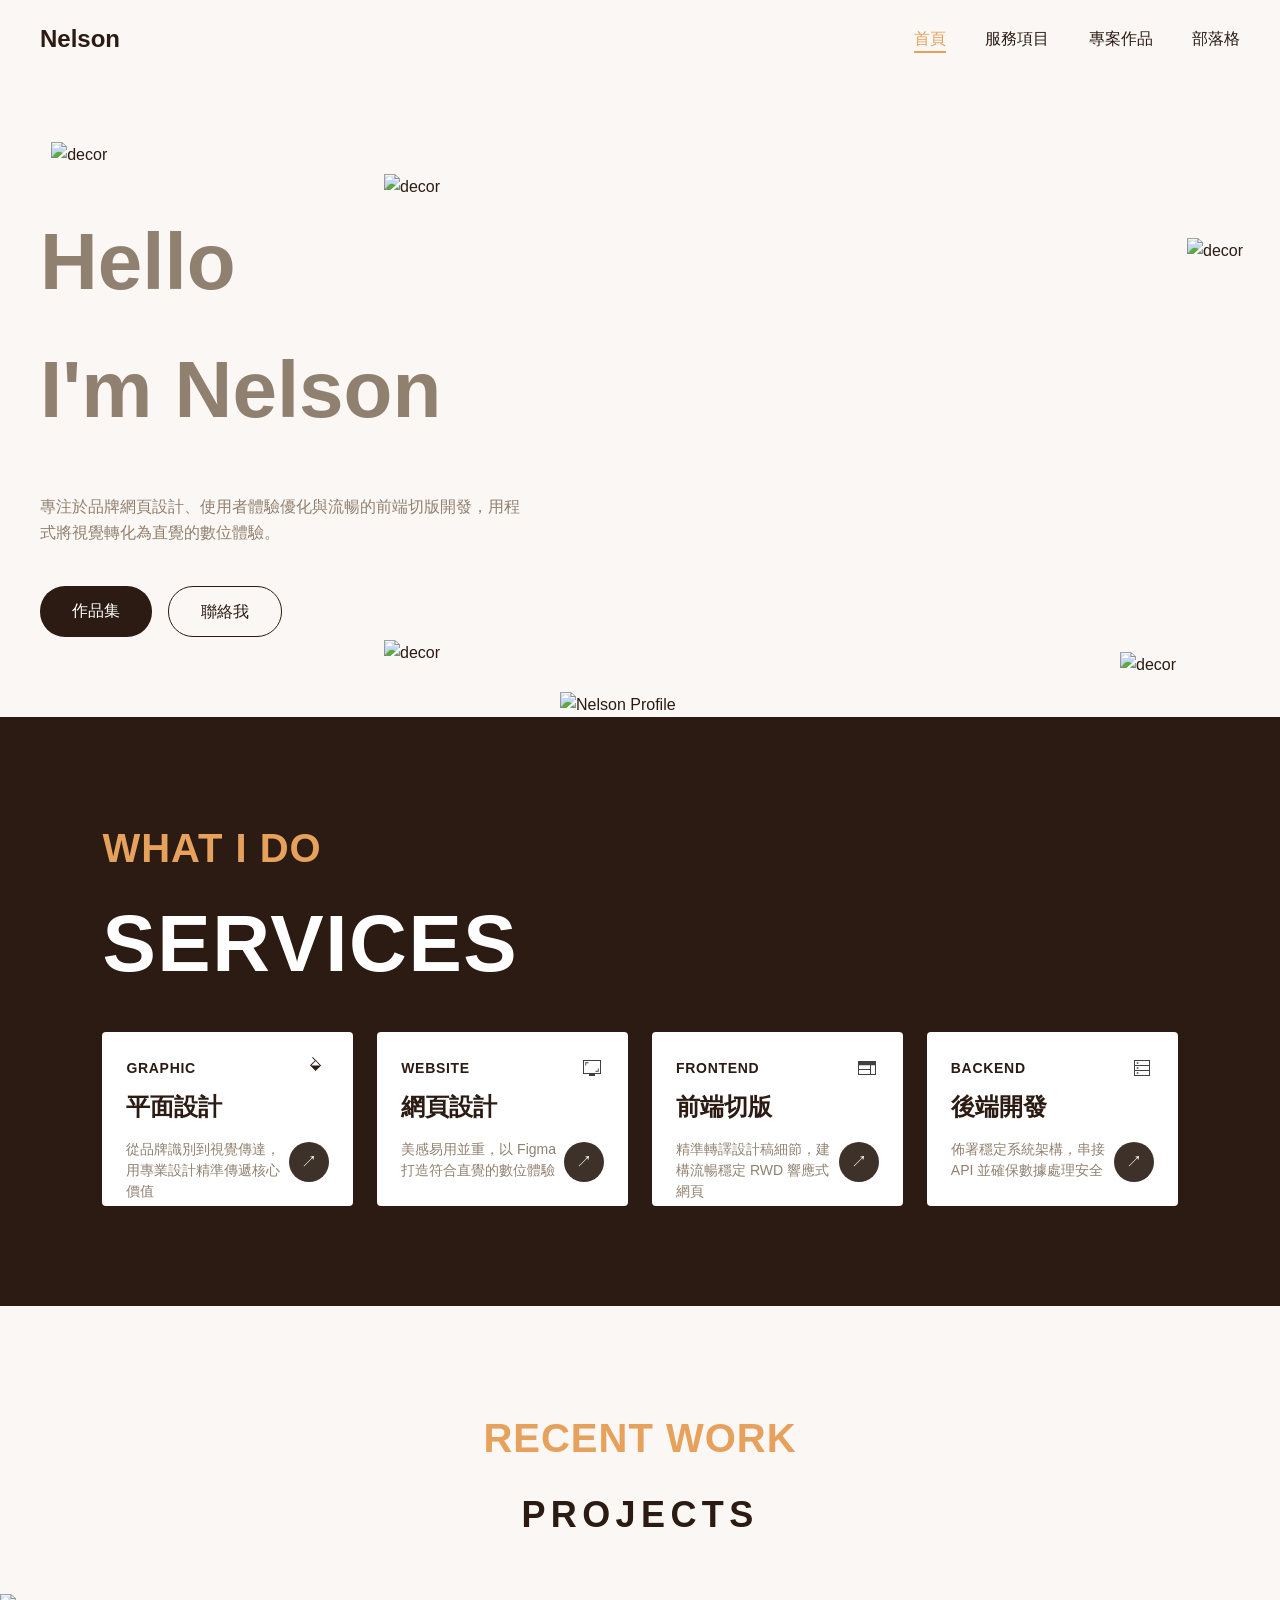
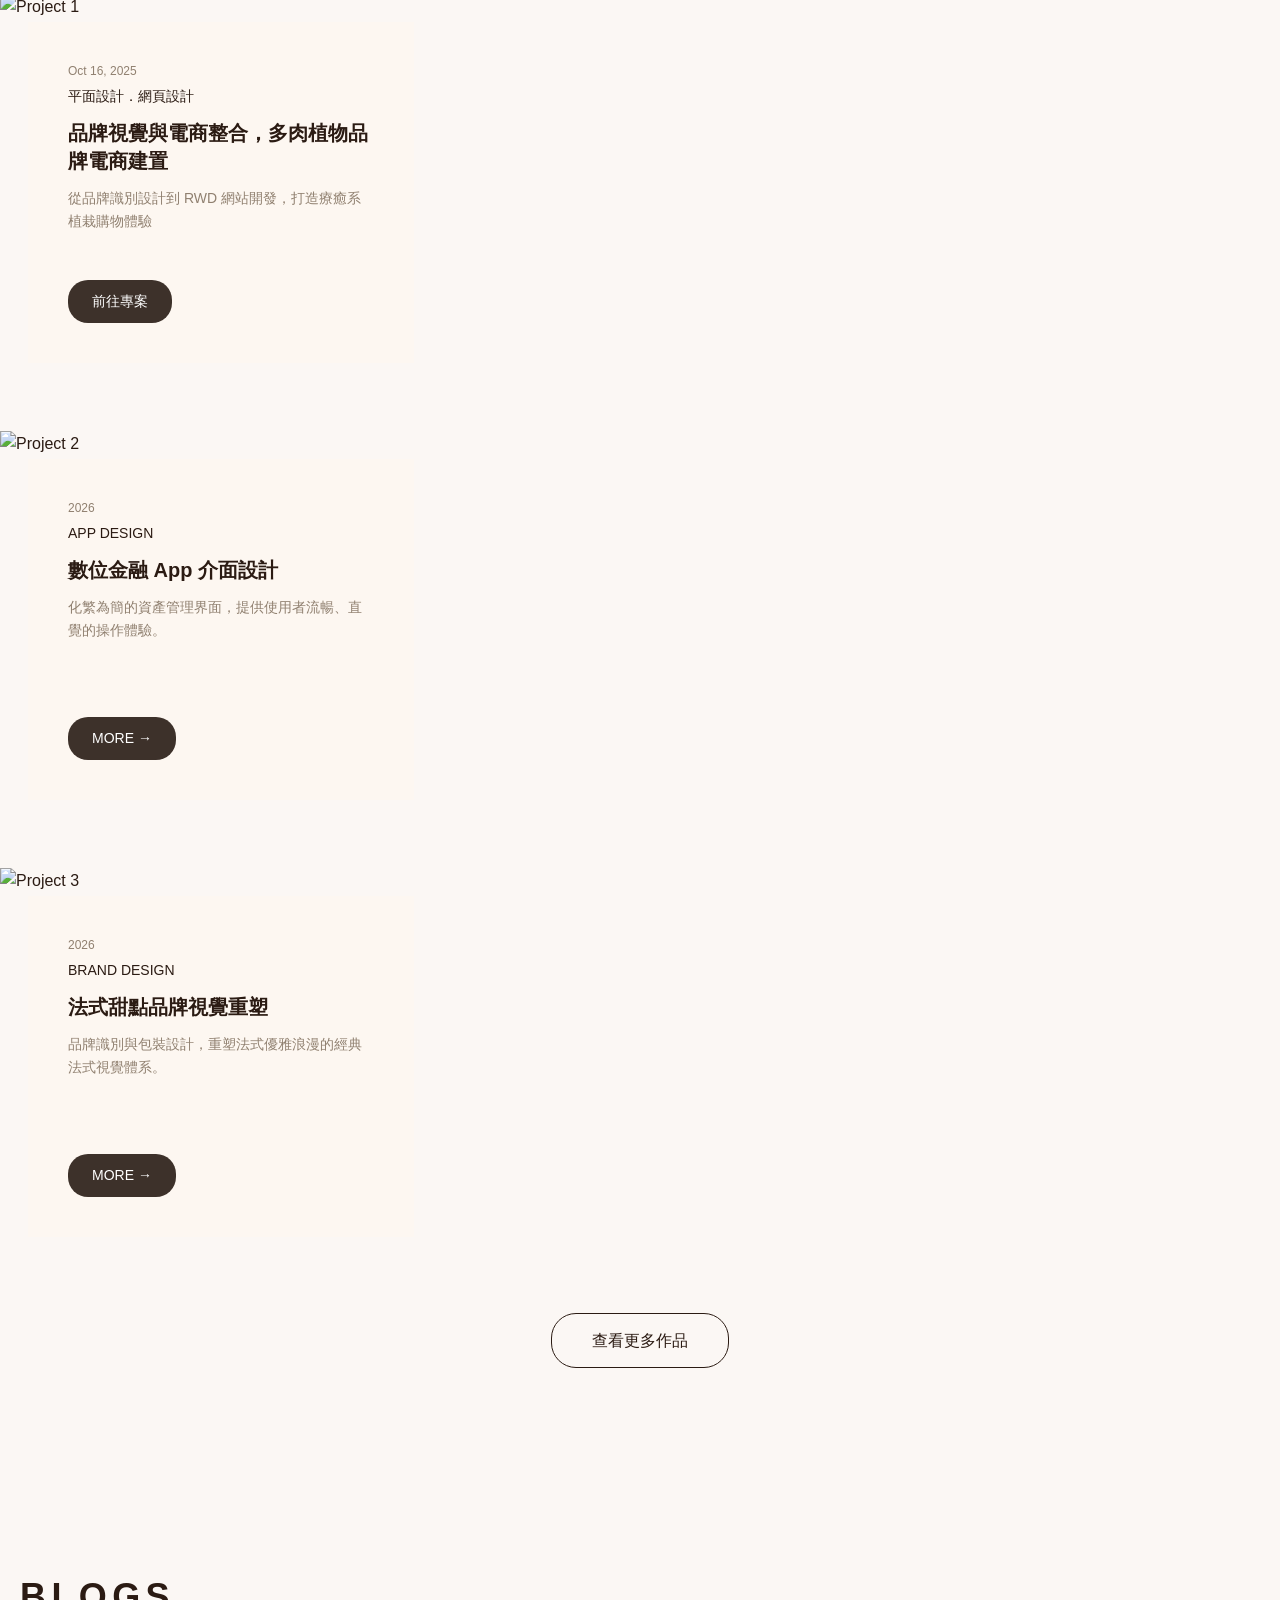
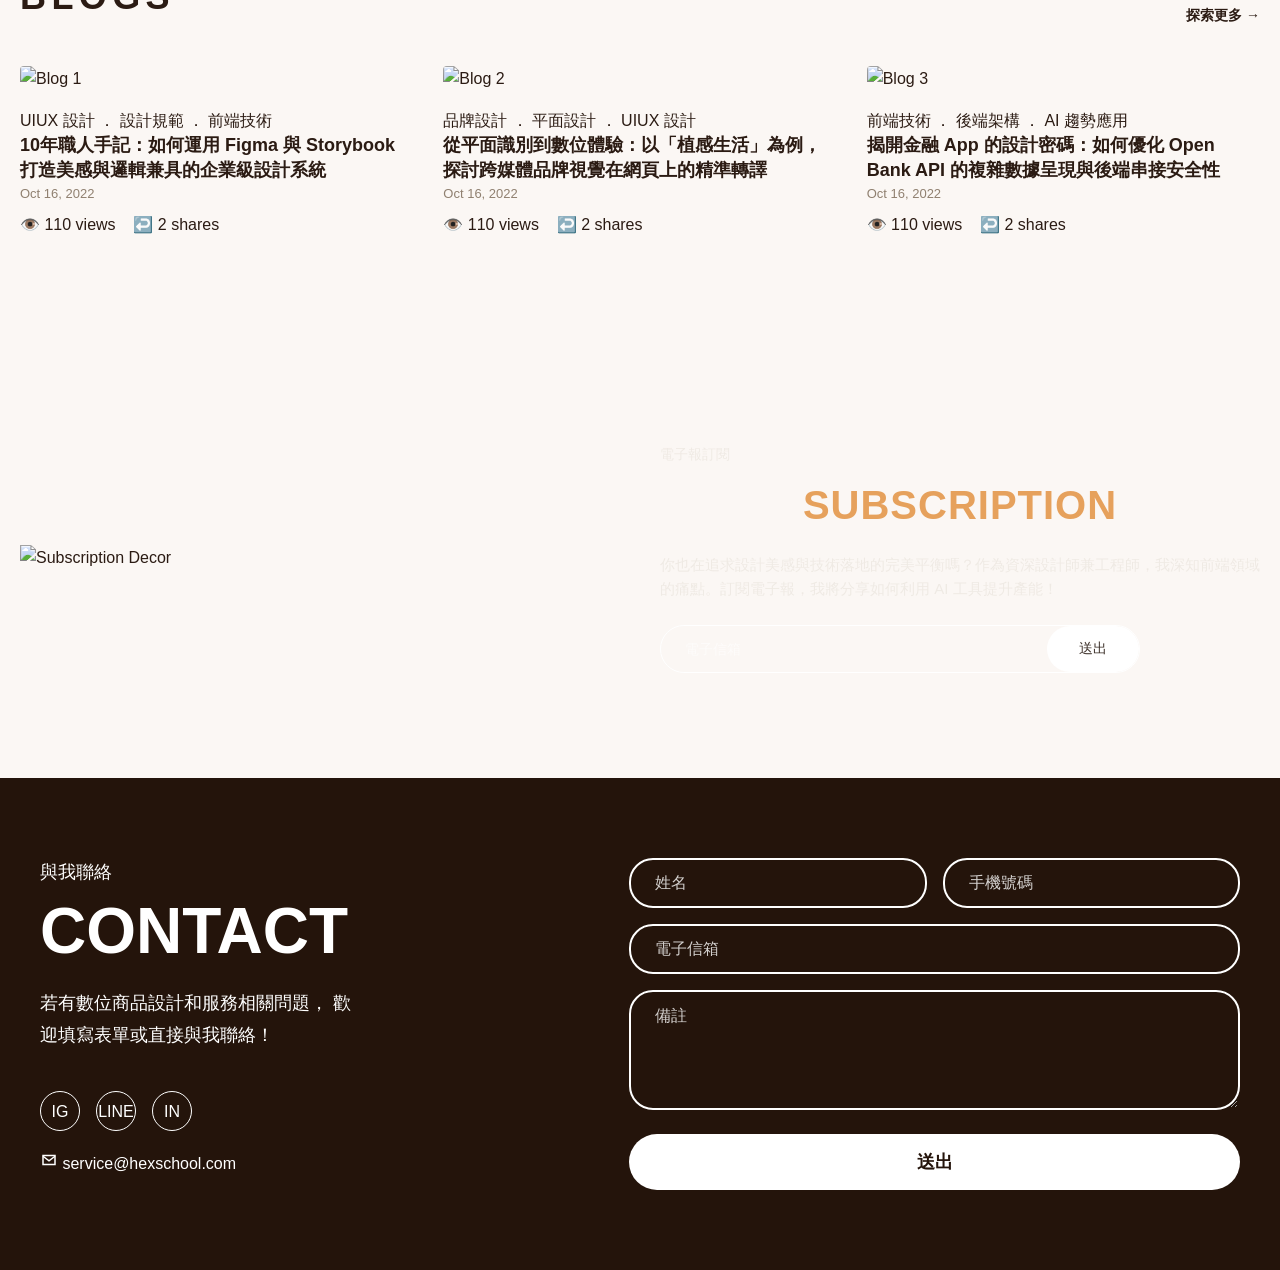
==== index.html @ 0d19c67d "0606" ====
<!DOCTYPE html>
<html lang="zh-TW">

<head>
    <meta charset="UTF-8">
    <meta name="viewport" content="width=device-width, initial-scale=1.0">
    <title>Nelson | Portfolio</title>
    <link rel="stylesheet" href="style.css">
</head>

<body>

    <header class="main-header">
        <a href="index.html" class="logo">Nelson</a>
        <nav class="nav-menu">
            <a href="index.html" class="active">首頁</a>
            <a href="service.html">服務項目</a>
            <a href="projects.html">專案作品</a>
            <a href="blog.html">部落格</a>
        </nav>
    </header>

    <main>
        <section class="hero-section">
            <div class="hero-content">
                <h1>Hello<br>I'm Nelson</h1>
                <p>專注於品牌網頁設計、使用者體驗優化與流暢的前端切版開發，用程式將視覺轉化為直覺的數位體驗。</p>
                <div class="hero-btns">
                    <a href="projects.html" class="btn-primary">作品集</a>
                    <a href="#contact" class="btn-secondary">聯絡我</a>
                </div>
            </div>
            <div class="hero-image-wrap">

                <img src="https://github.com/hexschool/2022-web-layout-training/blob/main/2026-web-camp/index_person.png?raw=true"
                    alt="Nelson Profile" class="hero-avatar">
            </div>
            <img src="https://github.com/hexschool/2022-web-layout-training/blob/main/2026-web-camp/index_decora_3.png?raw=true"
                class="shape-decor shape-flower-lt" alt="decor">

            <img src="https://github.com/hexschool/2022-web-layout-training/blob/main/2026-web-camp/index_decora_5.png?raw=true"
                class="shape-decor shape-wave-bottom" alt="decor">

            <img src="https://github.com/hexschool/2022-web-layout-training/blob/main/2026-web-camp/index_decora_1.png?raw=true"
                class="shape-decor shape-blob-center" alt="decor">

            <img src="https://github.com/hexschool/2022-web-layout-training/blob/main/2026-web-camp/index_decora_3.png?raw=true"
                class="shape-decor shape-flower-rc" alt="decor">

            <img src="https://github.com/hexschool/2022-web-layout-training/blob/main/2026-web-camp/index_decora_2.png?raw=true"
                class="shape-decor shape-blob-rb" alt="decor">
        </section>

        <section class="services-section">
            <span class="sub-title">WHAT I DO</span>
            <h2 class="section-title">SERVICES</h2>

            <div class="services-grid">

                <!-- 1 -->
                <div class="service-card">
                    <div class="service-header">
                        <span class="service-tag">GRAPHIC</span>

                        <svg class="service-icon" width="24" height="24" viewBox="0 0 24 24" fill="none">
                            <path
                                d="M7.1382 1.6561L7.76302 1L16.1227 9.38526L10.5461 15.0313L4.96965 9.36811L9.92145 4.44772L7.1382 1.6561ZM10.5634 5.09186L6.23145 9.40264H14.8609L10.5634 5.09186Z"
                                fill="currentColor" />
                        </svg>
                    </div>
                    <h3>平面設計</h3>
                    <p>從品牌識別到視覺傳達，用專業設計精準傳遞核心價值</p>
                    <div class="card-arrow-btn">↗</div>
                </div>

                <!-- 2 -->
                <div class="service-card">
                    <div class="service-header">
                        <span class="service-tag">WEBSITE</span>
                        <svg width="24" height="24" viewBox="0 0 24 24" fill="none" xmlns="http://www.w3.org/2000/svg">
                            <path
                                d="M15.5 15.6923H18.6923V12.5H17.8077V14.8077H15.5V15.6923ZM5.30775 9.5H6.19225V7.19225H8.5V6.30775H5.30775V9.5ZM9 20V18H3V4H21V18H15V20H9ZM4 17H20V5H4V17Z"
                                fill="#404040" />
                        </svg>
                    </div>
                    <h3>網頁設計</h3>
                    <p>美感易用並重，以 Figma 打造符合直覺的數位體驗</p>
                    <div class="card-arrow-btn">↗</div>
                </div>

                <!-- 3 -->
                <div class="service-card">
                    <div class="service-header">
                        <span class="service-tag">FRONTEND</span>

                        <svg width="24" height="24" viewBox="0 0 24 24" fill="none" xmlns="http://www.w3.org/2000/svg">
                            <path
                                d="M3 19V5H21V19H3ZM4 18H15V14.1155H4V18ZM16 18H20V9.23075H16V18ZM4 13.1155H15V9.23075H4V13.1155Z"
                                fill="#404040" />
                        </svg>
                    </div>
                    <h3>前端切版</h3>
                    <p>精準轉譯設計稿細節，建構流暢穩定 RWD 響應式網頁</p>
                    <div class="card-arrow-btn">↗</div>
                </div>

                <!-- 4 -->
                <div class="service-card">
                    <div class="service-header">

                        <span class="service-tag">BACKEND</span>
                        <svg width="24" height="24" viewBox="0 0 24 24" fill="none" xmlns="http://www.w3.org/2000/svg">
                            <path
                                d="M4 20V4H20V20H4ZM5 8.998H19V5H5V8.998ZM5 14.002H19V9.998H5V14.002ZM5 19H19V15.002H5V19ZM6.76925 7.80375V6.1885H8.3845V7.80375H6.76925ZM6.76925 12.8077V11.1923H8.3845V12.8077H6.76925ZM6.76925 17.8115V16.1962H8.3845V17.8115H6.76925Z"
                                fill="#404040" />
                        </svg>
                    </div>

                    <h3>後端開發</h3>
                    <p>佈署穩定系統架構，串接 API 並確保數據處理安全</p>
                    <div class="card-arrow-btn">↗</div>
                </div>

            </div>
        </section>
        <section class="projects-section">
            <span class="sub-title">RECENT WORK</span>
            <h2 class="section-title">PROJECTS</h2>
            <div class="projects-list">
                <div class="project-card">
                    <div class="project-info">
                        <div class="project-meta">
                            <span class="project-date">Oct 16, 2025</span>
                            <span class="project-category">平面設計．網頁設計</span>
                        </div>

                        <h3>品牌視覺與電商整合，多肉植物品牌電商建置</h3>

                        <p>從品牌識別設計到 RWD 網站開發，打造療癒系植栽購物體驗</p>

                        <a href="#" class="btn-project-action">前往專案</a>
                    </div>

                    <div class="project-img">
                        <img src="https://github.com/hexschool/2022-web-layout-training/blob/main/2026-web-camp/project_1.png?raw=true"
                            alt="Project 1">
                    </div>
                </div>
                <div class="project-card">
                    <div class="project-info">
                        <div class="project-meta">
                            <span class="project-date">2026</span>
                            <span class="project-category">APP DESIGN</span>
                        </div>

                        <h3>數位金融 App 介面設計</h3>

                        <p>化繁為簡的資產管理界面，提供使用者流暢、直覺的操作體驗。</p>

                        <a href="projects.html" class="btn-project-action">MORE →</a>
                    </div>

                    <div class="project-img">
                        <img src="https://github.com/hexschool/2022-web-layout-training/blob/main/2026-web-camp/project_2.png?raw=true"
                            alt="Project 2">
                    </div>
                </div>

                <div class="project-card">
                    <div class="project-info">
                        <div class="project-meta">
                            <span class="project-date">2026</span>
                            <span class="project-category">BRAND DESIGN</span>
                        </div>

                        <h3>法式甜點品牌視覺重塑</h3>

                        <p>品牌識別與包裝設計，重塑法式優雅浪漫的經典法式視覺體系。</p>

                        <a href="projects.html" class="btn-project-action">MORE →</a>
                    </div>

                    <div class="project-img">
                        <img src="https://github.com/hexschool/2022-web-layout-training/blob/main/2026-web-camp/project_3.png?raw=true"
                            alt="Project 3">
                    </div>
                </div>
            </div>
            <div class="text-center">
                <a href="projects.html" class="btn-outline">查看更多作品</a>
            </div>
        </section>

        <section class="blogs-section">
            <div class="section-header">
                <h2 class="section-title">BLOGS</h2>
                <a href="blog.html" class="btn-text">探索更多 →</a>
            </div>
            <div class="blogs-grid">
                <article class="blog-card">
                    <div class="blog-img-wrap">
                        <img src="https://github.com/hexschool/2022-web-layout-training/blob/main/2026-web-camp/blog_2.png?raw=true"
                            alt="Blog 1">
                    </div>
                    <div class="blog-meta">UIUX 設計 ． 設計規範 ． 前端技術</div>
                    <h3>10年職人手記：如何運用 Figma 與 Storybook 打造美感與邏輯兼具的企業級設計系統</h3>
                    <div class="blog-footer-meta">
                        <span class="blog-date">Oct 16, 2022</span>
                        <span class="blog-stats">👁️ 110 views &nbsp;&nbsp; ↩️ 2 shares</span>
                    </div>
                </article>
                <article class="blog-card">
                    <div class="blog-img-wrap">
                        <img src="https://github.com/hexschool/2022-web-layout-training/blob/main/2026-web-camp/blog_3.png?raw=true"
                            alt="Blog 2">
                    </div>
                    <div class="blog-meta">品牌設計 ． 平面設計 ． UIUX 設計</div>
                    <h3>從平面識別到數位體驗：以「植感生活」為例，探討跨媒體品牌視覺在網頁上的精準轉譯</h3>
                    <div class="blog-footer-meta">
                        <span class="blog-date">Oct 16, 2022</span>
                        <span class="blog-stats">👁️ 110 views &nbsp;&nbsp; ↩️ 2 shares</span>
                    </div>
                </article>
                <article class="blog-card">
                    <div class="blog-img-wrap">
                        <img src="https://github.com/hexschool/2022-web-layout-training/blob/main/2026-web-camp/blog_5.png?raw=true"
                            alt="Blog 3">
                    </div>
                    <div class="blog-meta">前端技術 ． 後端架構 ． AI 趨勢應用</div>
                    <h3>揭開金融 App 的設計密碼：如何優化 Open Bank API 的複雜數據呈現與後端串接安全性</h3>
                    <div class="blog-footer-meta">
                        <span class="blog-date">Oct 16, 2022</span>
                        <span class="blog-stats">👁️ 110 views &nbsp;&nbsp; ↩️ 2 shares</span>
                    </div>
                </article>
            </div>
        </section>


        <section class="sub-section">
            <div class="sub-container">

                <div class="sub-image-box">
                    <img src="https://github.com/hexschool/2022-web-layout-training/blob/main/2026-web-camp/subscription.png?raw=true"
                        alt="Subscription Decor" class="sub-thumb">
                </div>

                <div class="sub-content-box">
                    <span class="sub-tag">電子報訂閱</span>
                    <h2 class="sub-title">SUBSCRIPTION</h2>
                    <p class="sub-desc">你也在追求設計美感與技術落地的完美平衡嗎？作為資深設計師兼工程師，我深知前端領域的痛點。訂閱電子報，我將分享如何利用 AI 工具提升產能！</p>

                    <form class="sub-form">
                        <input type="email" placeholder="電子信箱" required class="sub-input">
                        <button type="submit" class="sub-btn">送出</button>
                    </form>
                </div>

            </div>
        </section>
    </main>

    <footer class="main-footer">
        <section class="contact-section">
            <div class="contact-container">

                <!-- 左側資訊 -->
                <div class="contact-info">
                    <p class="contact-subtitle">與我聯絡</p>

                    <h2 class="contact-title">
                        CONTACT
                    </h2>

                    <p class="contact-desc">
                        若有數位商品設計和服務相關問題，
                        歡迎填寫表單或直接與我聯絡！
                    </p>

                    <div class="contact-social">
                        <a href="#">IG</a>
                        <a href="#">LINE</a>
                        <a href="#">IN</a>
                    </div>

                    <p class="contact-email">
                        <svg width="18" height="18" viewBox="0 0 24 24" fill="none">
                            <path d="M4 6H20V18H4V6Z" stroke="white" stroke-width="2" />
                            <path d="M4 7L12 13L20 7" stroke="white" stroke-width="2" />
                        </svg>
                        service@hexschool.com
                    </p>
                </div>

                <!-- 右側表單 -->
                <div class="footer-form-wrap">
                    <form class="contact-form">

                        <div class="form-row-group">
                            <div class="form-group">
                                <input type="text" id="name" name="name" placeholder="姓名" required>
                            </div>

                            <div class="form-group">
                                <input type="tel" id="phone" name="phone" placeholder="手機號碼">
                            </div>
                        </div>

                        <div class="form-group">
                            <input type="email" id="email" name="email" placeholder="電子信箱" required>
                        </div>

                        <div class="form-group">
                            <textarea id="message" name="message" placeholder="備註"></textarea>
                        </div>

                        <div class="form-submit-row">
                            <button type="submit" class="btn-submit">
                                送出
                            </button>
                        </div>

                    </form>
                </div>

            </div>
        </section>
    </footer>
</body>

</html>
---- style.css ----
* {
     margin: 0;
     padding: 0;
     box-sizing: border-box;
 }

 :root {
     
     --color-primary-50: #FBF7F4;
     --color-primary-100: #F6F0EA;
     --color-primary-200: #EFE6DC;
     --color-primary-700: #2B1B13;
     --color-neutral-0: #FFFFFF;
     --color-neutral-500: #908070;
     --color-neutral-700: #1A110E;
     --color-secondary-300: #E6A15C;

     
     --color-primary: #2B1B13;
     --color-secondary: #E6A15C;
     --color-bg-light: #FBF7F4;
     --color-bg-white: #FFFFFF;
     --color-text-dark: #2B1B13;
     --color-text-muted: #8E837D;
     --font-primary: "Helvetica Neue", Arial, sans-serif;
     --tracking-wide: 0.15em;
 }

 body {
     font-family: var(--font-primary);
     background-color: var(--color-primary-50);
     color: var(--color-primary-700);
     line-height: 1.6;
 }

 a {
     text-decoration: none;
     color: inherit;
     transition: all 0.3s ease;
 }

 /* 共通區塊排版 */
 section {
     max-width: 1440px;
     margin: 0 auto;
     padding-top: 100px;
     padding-bottom: 100px;
 }

 .section-title {
     font-size: 36px;
     font-weight: 700;
     letter-spacing: var(--tracking-wide);
     text-align: center;
     margin-bottom: 50px;
 }

 .sub-title {
     display: block;
     font-size: 14px;
     color: var(--color-secondary-300);
     letter-spacing: 0.1em;
     text-align: center;
     margin-bottom: 8px;
     font-weight: bold;
 }

 /* ==========================================================================
   2. HEADER 導覽列 
   ========================================================================== */
 .main-header {
     display: flex;
     justify-content: space-between;
     align-items: center;
     max-width: 1280px;
     margin: 0 auto;
     background-color: var(--color-primary-50);
     position: sticky;
     top: 0;
     z-index: 100;
     padding: 20px 40px;
 }

 .logo {
     font-size: 24px;
     font-weight: bold;
 }

 .nav-menu a {
     margin-left: 35px;
     font-size: 16px;
     font-weight: 500;
 }

 .nav-menu a:hover,
 .nav-menu a.active {
     color: var(--color-secondary-300);
     border-bottom: 2px solid var(--color-secondary-300);
     padding-bottom: 4px;
 }

 /* ==========================================================================
   3. HERO SECTION 主視覺區 
   ========================================================================== */
 .hero-section {
     display: flex;
     align-items: flex-end;
     justify-content: space-between;
     max-width: 1440px;
     margin: 0 auto;
     padding: 120px 40px 0px 40px;
     /* 固定像素防貼邊，釋放寬度給內容 */
     background-color: var(--color-primary-50);
     position: relative;
     overflow: hidden;
 }

 /* 5個裝飾浮動圖 */
 .shape-decor {
     position: absolute;
     z-index: 1;
     pointer-events: none;
     user-select: none;
     animation: superFloating 3.5s ease-in-out infinite;
 }

 .shape-flower-lt {
     top: 10%;
     left: 4%;
     width: 80px;
     height: auto;
     animation-delay: 0s;
 }

 .shape-wave-bottom {
     bottom: 8%;
     left: 30%;
     width: 210px;
     height: auto;
     animation-delay: 0.5s;
     z-index: 5; /* 數字越小越在底層 */
}

.shape-blob-center {
     top: 15%;
     left: 30%;
     width: 120px;
     height: auto;
     animation-delay: 1s;
     
     /* 💡 重點：加入 z-index，數字越大越在上面 */
     z-index: 10; 
}

/* ⚠️ 注意：你的深色圖片（或區塊）也必須設定 position，層級控制才會生效 */
.your-image-class {
     position: relative; /* 或是 absolute */
     z-index: 1;         /* 數字比色塊小，就會被色塊蓋住 */
}
 .shape-flower-rc {
     top: 25%;
     right: 3px;
     /* 💡 改用固定像素定位，確保在 4:6 比例下它一定會留在畫面內 */
     width: 90px;
     height: auto;
     z-index: 3;
     /* 💡 強迫圖層開到第 3 層，絕對不會被右邊的人像大圖擋住 */
     animation-delay: 1.5s;
 }

 .shape-blob-rb {
     bottom: 40px;
     right: 60px;
     width: 100px;
     height: auto;
     z-index: 2;
     animation-duration: 4s;
     animation-delay: 0.2s;
 }

 /* 修正點 1：完美補齊此處動畫閉合的 } 右大括號 */
 @keyframes superFloating {
     0% {
         transform: translateY(0px) rotate(0deg) scale(1);
     }

     50% {
         transform: translateY(-25px) rotate(12deg) scale(1.05);
     }

     100% {
         transform: translateY(0px) rotate(0deg) scale(1);
     }
 }
 
 .hero-content {
     /* 💡 修正點：文字區塊佔 40% 的彈性寬度 */
     flex: 1 1 40%;
     max-width: 520px;
     /* 控制文字最大寬度，避免排版過於散開 */
     z-index: 2;
     margin-bottom: 80px;
 }

 .hero-content h1 {
     font-size: 80px;
     font-weight: 700;
     color: var(--color-neutral-500);
     margin-bottom: 40px;
     max-width: 480px;
 }

 .hero-content p {
     font-size: 16px;
     font-weight: 500;
     color: var(--color-neutral-500);
     margin-bottom: 40px;
     max-width: 480px;
 }

 .hero-btns {
     display: flex;
     gap: 16px;
 }
 
 .btn-primary {
     background-color: var(--color-primary-700);
     color: var(--color-neutral-0);
     padding: 12px 32px;
     border-radius: 25px;
     font-weight: 500;
 }

 .btn-primary:hover {
     background-color: var(--color-secondary-300);
 }

 .btn-secondary {
     border: 1px solid var(--color-primary-700);
     color: var(--color-primary-700);
     padding: 12px 32px;
     border-radius: 25px;
     font-weight: 500;
     background-color: transparent;
 }

 .btn-secondary:hover {
     background-color: var(--color-primary-700);
     color: var(--color-neutral-0);
 }

 .hero-image-wrap {
     /* 💡 修正點：圖片容器佔 60% 的彈性寬度，並拉大 max-width 讓大圖能完全撐滿 */
     flex: 1 1 60%;
     display: flex;
     justify-content: flex-end;
     align-items: flex-end;
     position: relative;
     max-width: 680px;
     /* 放寬最大限制，讓人像可以大面積呈現 */
 }

 .hero-avatar {
     width: 100%;
     height: auto;
     max-height: 800px;
     object-fit: cover;
     z-index: 2;
     display: block;
     margin-bottom: 0;
 }

 /* ==========================================================================
   ✨ 4. SERVICES 服務項目 
   ========================================================================== */
 .services-section {
     background-color: var(--color-primary-700);
     color: var(--color-neutral-0);
     max-width: 1440px;
     padding: 100px 8%;
     margin-top: -1px;
     /* 消除瀏覽器可能產生的微小隙縫 */
 }

 .services-section .section-title {
     font-family: "Noto Sans", sans-serif;
     font-size: 80px;
     line-height: 1.2;
     font-weight: 700;
     letter-spacing: 0.02em;
     text-align: left;
     color: var(--color-neutral-0);
     margin-bottom: 40px;
 }

 .services-section .sub-title {
     text-align: left;
     /* 讓文字向左對齊 */
     display: block;
     /* 確保它是區塊元素，才能精準執行對齊 */
 }

 .services-grid {
     display: grid;
     grid-template-columns: repeat(4, 1fr);
     gap: 24px;
     width: 100%;
     margin: 0 auto;
 }

 .service-card {
     background-color: var(--color-neutral-0);
     color: var(--color-primary-700);
     width: 100%;
     height: 174px;
     padding: 24px;
     border-radius: 4px;
     position: relative;
     box-sizing: border-box;
     display: flex;
     flex-direction: column;
 }

 .service-header {
     display: flex;
     justify-content: space-between;
     align-items: center;
     margin-bottom: 8px;
 }

 .service-tag {
     font-size: 14px;
     font-weight: 700;
     color: var(--color-primary-700);
     letter-spacing: 0.05em;
 }

 .service-icon {
     width: 24px;
     height: 24px;
     object-fit: contain;
 }

 .service-card h3 {
     font-size: 24px;
     font-weight: 700;
     margin-bottom: 12px;
     color: var(--color-primary-700);
 }

 .service-card p {
     font-size: 14px;
     color: var(--color-neutral-500);
     line-height: 1.5;
     margin: 0;

     /* 💡 核心修正點：利用 padding 幫右下角的按鈕留出安全空位 */
     padding-right: 44px;
     /* 留出右邊空間，文字就不會貼到最右邊（按鈕寬 40px） */
     padding-bottom: 10px;
     /* 留出底部空間，防止文字往下塞死 */

     /* 如果你原本有寫固定 max-width，建議拿掉或改為 100%，讓 padding 發揮作用 */
     max-width: 100%;
 }

 .card-arrow-btn {
     position: absolute;
     bottom: 24px;
     right: 24px;
     width: 40px;
     height: 40px;
     background-color: #3D312A;
     color: #FFFFFF;
     border-radius: 50%;
     display: flex;
     align-items: center;
     justify-content: center;
     font-size: 16px;
 }

 /* ==========================================================================
   ✨ 5. PROJECTS 專案作品
   ========================================================================== */
 /* 1. Project Hero Banner 區塊 */
 .project-hero-section {
     width: 100%;
     max-width: 1440px;
     margin: 0 auto;
     padding: 0;
     /* 移除預設 section 的上下 padding，由內部撐開 */
 }

 .projects-section {
     background-color: var(--color-primary-50);
 }

 .project-hero-bg {
     width: 100%;
     /* 使用線性漸層遮罩(rgba)確保文字好閱讀，並完美帶入指定的背景圖 */
     background-image: linear-gradient(rgba(26, 17, 14, 0.4), rgba(26, 17, 14, 0.4)),
         url('https://github.com/hexschool/2022-web-layout-training/blob/main/2026-web-camp/project_banner.png?raw=true');
     background-size: cover;
     background-position: center center;
     background-repeat: no-repeat;
     padding-top: 140px;
     /* 撐開上方空間 */
     padding-bottom: 140px;
     /* 撐開下方空間 */
     display: flex;
     align-items: center;
     justify-content: center;
 }

 .project-hero-title {
     text-align: center;
 }

 .project-hero-title h1 {
     font-family: 'Noto Sans', sans-serif;
     font-size: 80px;
     font-weight: 700;
     color: #ffffff;
     margin: 0;
     text-transform: uppercase;
     letter-spacing: 0.05em;
 }

 .project-hero-title p {
     font-size: 24px;
     font-weight: 500;
     color: #ffffff;
     margin-top: 12px;
     margin-bottom: 0;
     letter-spacing: 4px;
 }

 /* 2. Filter 篩選按鈕區塊 */
 .filter-section {
     width: 100%;
     padding-top: 60px;
     padding-bottom: 60px;
     background-color: var(--color-primary-50);
 }

 .filter-container {
     display: flex;
     /* 💡 啟動 Flexbox 排版 */
     display: -webkit-flex;
     /* 確保舊版瀏覽器相容 */
     flex-direction: row;
     /* 💡 強迫內部元素一定要橫向「排成一排」 */
     justify-content: space-between;
     /* 💡 整排按鈕水平置中 */
     align-items: center;
     /* 所有按鈕高度齊平 */
     gap: 24px;
     /* 💡 按鈕與按鈕之間的固定橫向間距 (依設計稿調整) */
     max-width: 1296px;
     margin: 0 auto;
     padding: 0 20px;
 }

 .filter-btn {
     /* 💡 核心修正：將顯示模式設為 inline-flex，讓它具備區塊能力，高度才不會縮成一團 */
     display: block;
     align-items: center;


     /* 💡 徹底去除按鈕外框與背景 */
     background-color: transparent;
     border: none;
     /* ❌ 拿掉原本的 1px solid 外框 */
     outline: none;

     /* 文字樣式設定 */
     color: var(--color-primary-700);
     padding: 12px 16px;
     /* 稍微調整內距，讓文字有合理的點擊範圍 */
     font-size: 18px;
     font-weight: 700;

     /* 防止按鈕因為畫面不夠寬而被擠壓變形 */
     flex-shrink: 0;
     white-space: nowrap;
     /* 強迫文字絕對不折行 */
     cursor: pointer;
     transition: all 0.3s ease;
 }

 /* 滑鼠移入時的微互動 */
 .filter-btn:hover {
     color: var(--color-secondary-300);
 }

 /* 💡 只有被選中的 .active 按鈕，才需要顯示像設計稿那樣的膠囊滿版深色外觀 */
 .filter-btn.active {
     background-color: var(--color-primary-700);
     color: var(--color-neutral-0);
     padding: 12px 32px;
     /* 讓選中的按鈕看起來大氣 */
     font-weight: 700;
 }

 .projects-list {
     display: flex;
     flex-direction: column;
     gap: 40px;
     width: 100%;
     max-width: 1296px;
     margin: 0 auto;
     padding: 0;
 }

 .project-card {
     position: relative;
     width: 100%;
     max-width: 1296px;
     height: 397px;
     margin: 0 auto;
     overflow: hidden;
 }

 .project-img {
     width: 100%;
     height: 100%;
     position: absolute;
     top: 0;
     left: 0;
     z-index: 1;
 }

 .project-img img {
     width: 100%;
     height: 100%;
     object-fit: cover;
     display: block;
 }

 .project-info {
     position: absolute;
     left: 28px;
     top: 28px;
     bottom: 28px;
     width: 386px;
     height: 341px;
     background-color: #FDF7F1;
     padding: 40px;
     box-sizing: border-box;
     z-index: 2;
     display: flex;
     flex-direction: column;
     justify-content: flex-start;
     gap: 12px;
 }

 .project-meta {
     display: flex;
     flex-direction: column;
     gap: 4px;
 }

 .project-date {
     font-size: 12px;
     color: var(--color-neutral-500);
 }

 .project-category {
     font-size: 14px;
     font-weight: 500;
     color: var(--color-primary-700);
 }

 .project-tag {
     font-size: 12px;
     color: var(--color-neutral-500);
     letter-spacing: 0.1em;
     display: block;
     margin-bottom: 12px;
 }

 .project-info h3 {
     font-size: 20px;
     font-weight: 700;
     line-height: 1.4;
     color: var(--color-primary-700);
     margin: 0;
 }

 .project-info p {
     font-size: 14px;
     color: var(--color-neutral-500);
     line-height: 1.6;
     margin: 0;
 }

 .btn-project-action {
     display: inline-flex;
     align-items: center;
     justify-content: center;
     align-self: flex-start;
     background-color: #3D312A;
     color: #FFFFFF;
     font-size: 14px;
     font-weight: 500;
     padding: 10px 24px;
     border-radius: 20px;
     transition: background-color 0.3s ease;
     margin-top: auto;
 }

 .btn-project-action:hover {
     background-color: var(--color-secondary-300);
     color: #FFFFFF;
 }

 .btn-text {
     font-weight: bold;
     font-size: 14px;
     color: var(--color-primary-700);
 }

 .btn-text:hover {
     color: var(--color-secondary-300);
 }

 .text-center {
     text-align: center;
     margin-top: 48px;
 }

 .btn-outline {
     display: inline-block;
     border: 1px solid var(--color-primary-700);
     padding: 14px 40px;
     border-radius: 25px;
     font-weight: 500;
 }

 .btn-outline:hover {
     background-color: var(--color-primary-700);
     color: white;
 }

 /* 3. 專案作品頁面 RWD 斷點優化 */
 @media (max-width: 768px) {
     .project-hero-bg {
         padding-top: 100px;
         padding-bottom: 100px;
     }

     .project-hero-title h1 {
         font-size: 48px;
         /* 手機版標題縮小，防溢出 */
     }

     .project-hero-title p {
         font-size: 18px;
     }

     .filter-section {
         padding-top: 40px;
         padding-bottom: 24px;
     }

     .filter-container {
         gap: 12px;
         /* 手機版按鈕稍微貼緊一點 */
     }

     .filter-btn {
         padding: 10px 24px;
         /* 手機版按鈕體積縮小，好點擊 */
         font-size: 14px;
     }
 }

 /* ==========================================================================
   6. BLOGS 部落格
   ========================================================================== */
 .section-header {
     display: flex;
     justify-content: space-between;
     align-items: flex-end;
     margin-bottom: 40px;
     max-width: 1296px;
     margin-left: auto;
     margin-right: auto;
     padding: 0 20px;
 }

 .section-header .section-title {
     margin-bottom: 0;
     text-align: left;
 }

 .blogs-grid {
     display: grid;
     grid-template-columns: repeat(3, 1fr);
     gap: 30px;
     max-width: 1296px;
     margin: 0 auto;
     padding: 0 20px;
 }

 .blog-card img {
     width: 100%;
     height: 230px;
     object-fit: cover;
     border-radius: 4px;
     margin-bottom: 16px;
 }

 .blog-date {
     font-size: 13px;
     color: var(--color-neutral-500);
     display: block;
     margin-bottom: 8px;
 }

 .blog-card h3 {
     font-size: 18px;
     line-height: 1.4;
     color: var(--color-primary-700);
 }

 /* ==========================================================================
   7. SUBSCRIPTION 電子報訂閱
   ========================================================================== */
 .sub-section {
     width: 100%;
     height: 440px;
     background-image: url('https://github.com/hexschool/2022-web-layout-training/blob/main/2026-web-camp/subscription_bg.png?raw=true');
     background-size: cover;
     background-position: center;
     background-repeat: no-repeat;
     display: flex;
     align-items: center;
     justify-content: center;
     box-sizing: border-box;
 }

 .sub-container {
     width: 100%;
     max-width: 1296px;
     margin: 0 auto;
     display: flex;
     align-items: center;
     justify-content: space-between;
     padding: 0 20px;
 }

 .sub-image-box {
     flex: 1;
     display: flex;
     justify-content: flex-start;
 }

 .sub-thumb {
     max-height: 320px;
     width: auto;
     object-fit: contain;
 }

 .sub-content-box {
     flex: 1;
     max-width: 600px;
     color: #FFFFFF;
 }

 .sub-tag {
     font-size: 14px;
     color: #EFEAE4;
     display: block;
     margin-bottom: 8px;
 }

 .sub-title {
     font-size: 40px;
     font-weight: 700;
     letter-spacing: 1px;
     margin: 0 0 16px 0;
 }

 .sub-desc {
     font-size: 15px;
     line-height: 1.6;
     color: #EFEAE4;
     margin-bottom: 24px;
 }

 .sub-form {
     display: flex;
     width: 100%;
     max-width: 480px;
     height: 48px;
     border: 1px solid #FFFFFF;
     border-radius: 24px;
     overflow: hidden;
     background-color: transparent;
 }

 .sub-input {
     flex: 1;
     background: transparent;
     border: none;
     outline: none;
     padding: 0 24px;
     color: #FFFFFF;
     font-size: 14px;
 }

 .sub-input::placeholder {
     color: rgba(255, 255, 255, 0.6);
 }

 .sub-btn {
     background-color: #FFFFFF;
     color: #3D312A;
     border: none;
     outline: none;
     font-size: 14px;
     font-weight: 500;
     padding: 0 32px;
     cursor: pointer;
     border-radius: 24px;
     transition: background-color 0.3s ease, color 0.3s ease;
 }

 .sub-btn:hover {
     background-color: #3D312A;
     color: #FFFFFF;
 }

 /* ==========================================================================
   8. FOOTER 頁尾與表單
   ========================================================================== */
 .contact-section {
     background: #24140B;
     padding: 80px 40px;
 }

 .contact-container {
     max-width: 1200px;
     margin: 0 auto;
     display: flex;
     justify-content: space-between;
     align-items: flex-start;
     gap: 80px;
 }

 .contact-info {
     flex: 1;
     color: #fff;
 }

 .contact-subtitle {
     font-size: 18px;
     margin-bottom: 12px;
 }

 .contact-title {
     font-size: 64px;
     font-weight: 700;
     line-height: 1;
     margin-bottom: 24px;
 }

 .contact-desc {
     font-size: 18px;
     line-height: 1.8;
     max-width: 320px;
     margin-bottom: 40px;
 }

 .contact-social {
     display: flex;
     gap: 16px;
     margin-bottom: 20px;
 }

 .contact-social a {
     width: 40px;
     height: 40px;
     border: 1px solid #fff;
     border-radius: 50%;
     display: flex;
     justify-content: center;
     align-items: center;
     color: #fff;
 }

 .contact-email {
     color: #fff;
 }

 .footer-form-wrap {
     flex: 1.2;
 }

 .contact-form {
     display: flex;
     flex-direction: column;
     gap: 16px;
 }

 .form-row-group {
     display: flex;
     gap: 16px;
 }

 .form-row-group .form-group {
     flex: 1;
 }

 .contact-form input,
 .contact-form textarea {
     width: 100%;
     background: transparent;
     color: #fff;
     border: 2px solid #fff;
     border-radius: 24px;
     padding: 14px 24px;
     font-size: 16px;
     outline: none;
     box-sizing: border-box;
 }

 .contact-form input::placeholder,
 .contact-form textarea::placeholder {
     color: rgba(255, 255, 255, .8);
 }

 .contact-form textarea {
     min-height: 120px;
     resize: vertical;
 }

 .btn-submit {
     width: 100%;
     height: 56px;
     border: none;
     border-radius: 999px;
     background: #fff;
     color: #24140B;
     font-size: 18px;
     font-weight: 600;
     cursor: pointer;
     transition: .3s;
 }

 .btn-submit:hover {
     opacity: .9;
 }


 /* ==========================================================================
   ✨ 9. 服務項目頁面 (service.html) 專專樣式 - 完全保留！
   ========================================================================== */
 .service-hero-section {
     width: 100%;
     background-image: linear-gradient(rgba(26, 17, 14, 0.4), rgba(26, 17, 14, 0.4)), url('https://github.com/hexschool/2022-web-layout-training/blob/main/2026-web-camp/service_banner.png?raw=true');
     background-size: cover;
     background-position: center center;
     background-repeat: no-repeat;
     padding-top: 140px;
     padding-bottom: 120px;
     display: flex;
     flex-direction: column;
     align-items: center;
 }

 .service-hero-title {
     text-align: center;
     margin-bottom: 80px;
 }

 .service-hero-title h1 {
     font-family: 'Noto Sans', sans-serif;
     font-size: 80px;
     font-weight: 700;
     color: #ffffff;
     margin: 0;
     text-transform: uppercase;
 }

 .service-hero-title p {
     font-size: 24px;
     font-weight: 500;
     color: #ffffff;
     margin-top: 8px;
     margin-bottom: 0;
     letter-spacing: 2px;
 }

 /* 服務卡片容器與樣式 */
 .service-cards-container {
     display: flex;
     width: 100%;
     max-width: 1296px;
     margin: 0 auto;
     gap: 24px;
     padding: 0 40px;
     box-sizing: border-box;
 }

 .service-tab-card {
     flex: 1;
     background-color: #ffffff;
     border-radius: 8px;
     padding: 52px 24px 80px 24px;
     /* 精準維持底部 80px padding */
     box-sizing: border-box;
     display: flex;
     flex-direction: column;
     align-items: center;
     justify-content: space-between;
     min-height: 280px;
 }

 .card-tag-wrapper {
     display: flex;
     align-items: center;
     justify-content: center;
     gap: 8px;
     margin-bottom: 8px;
 }

 .card-title-wrapper {
     display: flex;
     align-items: center;
     justify-content: space-between;
     gap: 12px;
 }

 .card-title-wrapper h3 {
     font-size: 24px;
     font-weight: 700;
     color: #1a110e;
     margin: 0;
 }

 .card-title-wrapper svg {
     width: 28px;
     height: 28px;
     color: #1a110e;
     display: block;
 }

 .service-tab-card .card-en-tag {
     font-size: 14px;
     color: #91847c;
     font-weight: 500;
     margin-bottom: 0;
 }

 .service-tab-card svg {
     width: 24px;
     height: 24px;
     color: #1a110e;
     margin-bottom: 0;
 }

 .service-tab-card.active {
     background-color: #1a110e;
 }

 .service-tab-card.active h3 {
     color: #ffffff;
 }

 .service-tab-card.active .card-en-tag {
     color: #E2DFD9;
 }

 .service-tab-card.active svg {
     color: #ffffff;
 }

 /* 服務流程與後續區塊 */
 .steps-section {
     background-color: #1A110E;
     color: #ffffff;
     padding: 80px 40px;
 }

 .steps-container {
     display: flex;
     width: 100%;
     max-width: 1296px;
     margin: 0 auto;
     gap: 40px;
     padding: 0;
 }

 .steps-list {
     flex-grow: 1;
     display: flex;
     flex-direction: column;
     gap: 40px;
 }

 .step-item {
     display: flex;
     gap: 32px;
     position: relative;
 }

 .step-number {
     width: 48px;
     height: 48px;
     background-color: #ffffff;
     color: #1A110E;
     border-radius: 50%;
     display: flex;
     align-items: center;
     justify-content: center;
     font-size: 20px;
     font-weight: 700;
     flex-shrink: 0;
 }

 .cases-container,
 .faq-container {
     display: flex;
     width: 100%;
     max-width: 1296px;
     margin: 0 auto;
     padding: 100px 40px;
     box-sizing: border-box;
     gap: 40px;
 }

 .cases-section {
     background-color: #ffffff;
 }

 .cases-section .section-title {
     color: #1A110E;
 }

 .cases-grid {
     flex-grow: 1;
     display: grid;
     grid-template-columns: 1fr 1fr;
     gap: 24px;
 }

 .case-card {
     border: 1px solid #E2DFD9;
     border-radius: 8px;
     overflow: hidden;
     display: flex;
     flex-direction: column;
 }

 .case-img img {
     width: 100%;
     height: 240px;
     object-fit: cover;
     display: block;
 }

 .case-meta {
     display: flex;
     justify-content: space-between;
     padding: 24px 24px 0 24px;
     font-size: 14px;
     color: #908070;
 }

 .case-card h3 {
     font-size: 20px;
     font-weight: 700;
     color: #1A110E;
     margin: 12px 0;
     padding: 0 24px;
 }

 .case-footer {
     display: flex;
     justify-content: space-between;
     align-items: flex-end;
     padding: 0 24px 24px 24px;
     margin-top: auto;
 }

 .case-footer p {
     font-size: 15px;
     color: #606060;
     margin: 0;
     padding-right: 16px;
     line-height: 1.5;
 }

 .case-circle-btn {
     width: 40px;
     height: 40px;
     background-color: #1A110E;
     color: #ffffff;
     border-radius: 50%;
     display: flex;
     align-items: center;
     justify-content: center;
     text-decoration: none;
     font-size: 16px;
     transition: background 0.2s;
     flex-shrink: 0;
 }

 .faq-section {
     background-color: #F6F4F0;
 }

 .faq-section .section-title {
     color: #1A110E;
 }

 .faq-accordion-list {
     flex-grow: 1;
     display: flex;
     flex-direction: column;
     gap: 16px;
 }

 .faq-item {
     background-color: #ffffff;
     border: 1px solid #E2DFD9;
     border-radius: 8px;
     overflow: hidden;
     transition: all 0.3s ease;
 }

 .faq-question {
     padding: 24px;
     display: flex;
     align-items: center;
     cursor: pointer;
 }

 .faq-num {
     font-size: 20px;
     font-weight: 700;
     color: #908070;
     margin-right: 24px;
 }

 .faq-question h4 {
     font-size: 18px;
     font-weight: 700;
     color: #1A110E;
     margin: 0;
     flex-grow: 1;
 }

 .faq-arrow {
     color: #908070;
     font-size: 14px;
 }

 .faq-item.active {
     border-color: #1A110E;
     box-shadow: 0 4px 12px rgba(26, 17, 14, 0.05);
 }

 .faq-answer {
     padding: 0 24px 24px 68px;
     border-top: 1px solid #F0EDE7;
     padding-top: 16px;
 }

 .faq-answer p {
     font-size: 16px;
     color: #606060;
     line-height: 1.7;
     margin: 0;
 }

 /* ==========================================================================
   10. RWD - 響應式斷點優化
   ========================================================================== */
 @media (max-width: 1024px) {
     .main-header {
         height: auto;
         padding: 20px;
     }

     .hero-content h1 {
         font-size: 42px;
     }

     .hero-avatar {
         max-width: 380px;
     }

     .shape-flower-lt {
         width: 50px;
         top: 5%;
         left: 2%;
     }

     .shape-wave-bottom {
         width: 140px;
         bottom: 5%;
         left: 5%;
     }

     .shape-blob-center {
         width: 80px;
         top: 25%;
         left: 35%;
     }

     .shape-flower-rc {
         width: 60px;
         top: 20%;
         right: 2%;
     }

     .shape-blob-rb {
         bottom: 20px;
         right: 20px;
         width: 50px;
     }

     .services-grid {
         grid-template-columns: repeat(2, 1fr);
     }

     .project-card {
         height: auto;
         min-height: 500px;
     }

     .project-info {
         width: 320px;
     }

     .blogs-grid {
         grid-template-columns: repeat(2, 1fr);
     }
 }

 @media (max-width: 768px) {
     section {
         padding: 64px 24px;
     }

     .section-title {
         font-size: 32px;
     }

     .main-header {
         flex-direction: column;
         gap: 16px;
     }

     .nav-menu {
         display: flex;
         flex-wrap: wrap;
         justify-content: center;
         gap: 12px;
     }

     .nav-menu a {
         margin-left: 0;
     }

     .hero-section {
         flex-direction: column;
         align-items: center;
         text-align: center;
         padding: 60px 24px;
     }

     .hero-content {
         margin-bottom: 40px;
     }

     .hero-content h1 {
         font-size: 36px;
     }

     .hero-btns {
         justify-content: center;
     }

     .hero-image-wrap {
         justify-content: center;
         width: 100%;
     }

     .hero-avatar {
         max-width: 280px;
     }

     .shape-decor {
         display: block !important;
     }

     .shape-flower-lt {
         width: 40px;
         top: 2%;
         left: 5%;
     }

     .shape-wave-bottom {
         width: 120px;
         bottom: 42%;
         left: 5%;
     }

     .shape-blob-center {
         width: 60px;
         top: 35%;
         left: 10%;
     }

     .shape-flower-rc {
         width: 45px;
         top: 50%;
         right: 4%;
     }

     .shape-blob-rb {
         width: 45px;
         bottom: 15px;
         right: 15px;
     }

     .services-section .section-title {
         font-size: 48px;
         text-align: center;
     }

     .services-grid {
         grid-template-columns: 1fr;
     }

     .project-info {
         position: absolute;
         top: 45%;
         left: 20px;
         right: 20px;
         width: auto;
         height: auto;
         padding: 32px 24px;
         box-shadow: 0 12px 28px rgba(0, 0, 0, 0.08);
     }

     .blogs-grid {
         grid-template-columns: 1fr;
     }

     .sub-section {
         height: auto;
         padding: 60px 24px;
     }

     .sub-container {
         flex-direction: column;
         text-align: center;
         gap: 32px;
     }

     .sub-form {
         flex-direction: column;
         height: auto;
         border: none;
         gap: 12px;
     }

     .sub-input {
         border: 1px solid #fff;
         border-radius: 24px;
         height: 48px;
     }

     .sub-btn {
         height: 48px;
         border-radius: 24px;
     }

     .contact-container {
         flex-direction: column;
         gap: 40px;
     }

     .form-row-group {
         flex-direction: column;
         gap: 16px;
     }
  
    .cases-section {
        flex-direction: column; /* 轉為垂直排列 */
        padding: 40px 16px;
        gap: 24px;
    }
}

  /* ==========================================================================
   RWD 響應式斷點設定 (手機版)
   ========================================================================== */
@media (max-width: 768px) {
    .cases-left-title {
        width: 100%;
        text-align: center;
        margin-bottom: 16px;
    }

    .cases-left-title .sub-title {
        font-size: 14px;
        margin-bottom: 4px;
        letter-spacing: 2px;
    }

    .cases-left-title .section-title {
        font-size: 24px;
        writing-mode: horizontal-tb; /* 中文恢復橫書 */
        text-align: center;
        display: block;
        letter-spacing: 0;
    }

    /* 網格改為單欄 */
    .cases-grid {
        grid-template-columns: 1fr;
        gap: 32px;
    }

    .case-card {
        padding: 0;
        border: none; /* 依據手機版設計，去除外框，改用純文字與圖片自然延伸 */
    }

    /* 手機版圖片改為橫向寬幅 (3:2 或隨容器彈性) */
    .case-img {
        aspect-ratio: 3 / 2;
        border-radius: 0; /* 若手機版要填滿切邊可調為 0 */
        margin-bottom: 12px;
    }

    .case-meta {
        order: -1; /* 如果你想讓日期移到最上方，可用 order 調整 */
        margin-bottom: 8px;
    }

    .case-card h3 {
        font-size: 18px;
        margin-bottom: 8px;
    }

    .case-footer {
        flex-direction: row;
        align-items: center;
        border-top: none;
        padding-top: 0;
    }

    .case-footer p {
        font-size: 13px;
    }

    .case-circle-btn {
        width: 40px;
        height: 40px;
        /* 手機版圖示有時會旋轉成右上 ↗ 這裡提供 transform 範例 */
        transform: rotate(-45deg); 
    }
    
    .case-circle-btn:hover {
        transform: rotate(-45deg) scale(1.05);
    }
}
 /* ==========================================================================
   11. BLOG 側邊欄 + 列表複合式架構樣式
   ========================================================================== */

/* --- Banner 大規格容器 --- */
.blog-hero-section {
    width: 100%;
    max-width: 1440px;
    margin: 0 auto;
    padding: 0;
}

.blog-hero-bg {
    width: 100%;
    height: 360px;
    background-color: #2B1B13; /* 品牌主要暗色底 */
    background-image: linear-gradient(rgba(26, 17, 14, 0.4), rgba(26, 17, 14, 0.4)),
        url(https://raw.githubusercontent.com/hexschool/2022-web-layout-training/main/2026-web-camp/blog_banner.png);
    background-size: cover;
    background-position: center center;
    background-repeat: no-repeat;
    display: flex;
    align-items: center;
    justify-content: center;
}

.blog-hero-title {
    text-align: center;
}

.blog-hero-title h1 {
    font-size: 80px;
    font-weight: 700;
    color: #ffffff;
    margin: 0;
    text-transform: uppercase;
    letter-spacing: 0.05em;
    line-height: 1.1;
}

.blog-hero-title p {
    font-size: 24px;
    font-weight: 500;
    color: #ffffff;
    margin-top: 12px;
    margin-bottom: 0;
    letter-spacing: 4px;
}

/* --- 下方文章主區塊底色與配置 --- */
.blog-list-section {
    width: 100%;
    background-color: #ffffff; 
    padding-top: 60px;
    padding-bottom: 100px;
}

/* 雙欄 Flex 核心佈局 */
.blog-container.main-layout {
    max-width: 1200px;
    margin: 0 auto;
    padding: 0 16px;
    display: flex;
    gap: 48px; /* 擴大側邊欄與內容區的黃金間距 */
}

/* --- 左側固定寬度分類側邊欄 --- */
.sidebar {
    width: 220px;
    flex-shrink: 0;
}

.menu-list li {
    margin-bottom: 4px;
}

.menu-list a {
    display: block;
    padding: 12px 16px;
    font-weight: 700;
    color: #404040;
    border-radius: 8px; /* 加上精緻小圓角 */
    transition: all 0.25s ease;
}

/* 啟動狀態與 Hover 微互動切換 */
.menu-list li.active a,
.menu-list a:hover {
    background-color: #24140b; /* 承接你的精準主底色 */
    color: #ffffff;
}

/* --- 右側文章清單包覆區 --- */
.content-area {
    flex: 1;
}

.card-list {
    display: flex;
    flex-direction: column;
    gap: 32px;
}

/* --- 精緻圖文橫向卡片組 --- */
.card {
    display: flex;
    background-color: #ffffff;
    gap: 32px; /* 圖與文的中間間距 */
    border-bottom: 1px dashed #e5e5e5;
    padding-bottom: 32px;
}

/* 移除最後一張卡片的虛線底，確保乾淨 */
.card:last-child {
    border-bottom: none;
    padding-bottom: 0;
}

/* 左側橫向圖片盒子 */
.card-image-box {
    width: 40%; /* 調整至完美的黃金視覺比例 */
    height: 200px;
    border-radius: 16px; /* 為圖片盒子加上內斂高質感圓角 */
    overflow: hidden;
    flex-shrink: 0;
}

.card-image-box img {
    width: 100%;
    height: 100%;
    object-fit: cover;
    display: block;
    transition: transform 0.4s ease;
}

/* 懸停卡片時圖片的微放大特效 */
.card:hover .card-image-box img {
    transform: scale(1.04);
}

/* 右側文字說明區 */
.card-info {
    width: 60%;
    padding: 8px 0;
    display: flex;
    flex-direction: column;
    justify-content: space-between;
}

.card-tags {
    font-size: 14px;
    color: #8E837D; /* 改用你 root 變數定義的優雅次要字色 */
    margin: 0;
}

.card-title {
    font-size: 22px;
    font-weight: 700;
    color: #2B1B13; /* 與首頁文字主色調調和 */
    margin: 8px 0;
    line-height: 1.4;
    display: -webkit-box;
    -webkit-line-clamp: 2;
    line-clamp: 2; 
    -webkit-box-orient: vertical;
    overflow: hidden;
    transition: color 0.2s ease;
}

/* 幕停卡片時標題亮起變色 */
.card:hover .card-title {
    color: #E6A15C; /* 移入時亮起你的 secondary 輔助暖橘色 */
}

/* 卡片底部狀態列 */
.card-footer {
    display: flex;
    align-items: center;
    font-size: 14px;
    color: #8E837D;
}

.card-stats {
    margin-left: auto;
    display: flex;
    gap: 16px;
}

.stat-item {
    display: flex;
    align-items: center;
    gap: 4px;
}

.stat-item .material-symbols-outlined {
    font-size: 18px;
}

/* ==========================================================================
   📱 響應式手機版（此區塊獨立且完美閉合，絕不干擾桌機）
   ========================================================================== */
@media (max-width: 992px) {
    .blog-list-section {
        padding-top: 40px;
        padding-bottom: 60px;
    }

    /* 手機版雙欄轉單欄上下堆疊 */
    .blog-container.main-layout {
        flex-direction: column;
        gap: 32px;
    }

    /* 側邊欄改為寬度滿版，橫向滑動或垂直排列 */
    .sidebar {
        width: 100%;
    }

    .menu-list {
        display: flex;
        flex-wrap: wrap; /* 如果分類很多自動折行，也可以改用 overflow-x: auto 做橫滾動 */
        gap: 8px;
    }

    .menu-list li {
        margin-bottom: 0;
    }

    .menu-list a {
        padding: 8px 14px;
        font-size: 14px;
    }

    /* 卡片在手機版轉為單欄 (圖上文下) */
    .card {
        flex-direction: column;
        gap: 16px;
        padding-bottom: 24px;
    }

    .card-image-box {
        width: 100%;
        height: 220px;
    }

    .card-info {
        width: 100%;
        padding: 0;
    }

    .card-title {
        font-size: 18px;
    }

    .blog-hero-bg {
        height: 240px;
    }

    .blog-hero-title h1 {
        font-size: 48px;
    }

    .blog-hero-title p {
        font-size: 18px;
    }
}
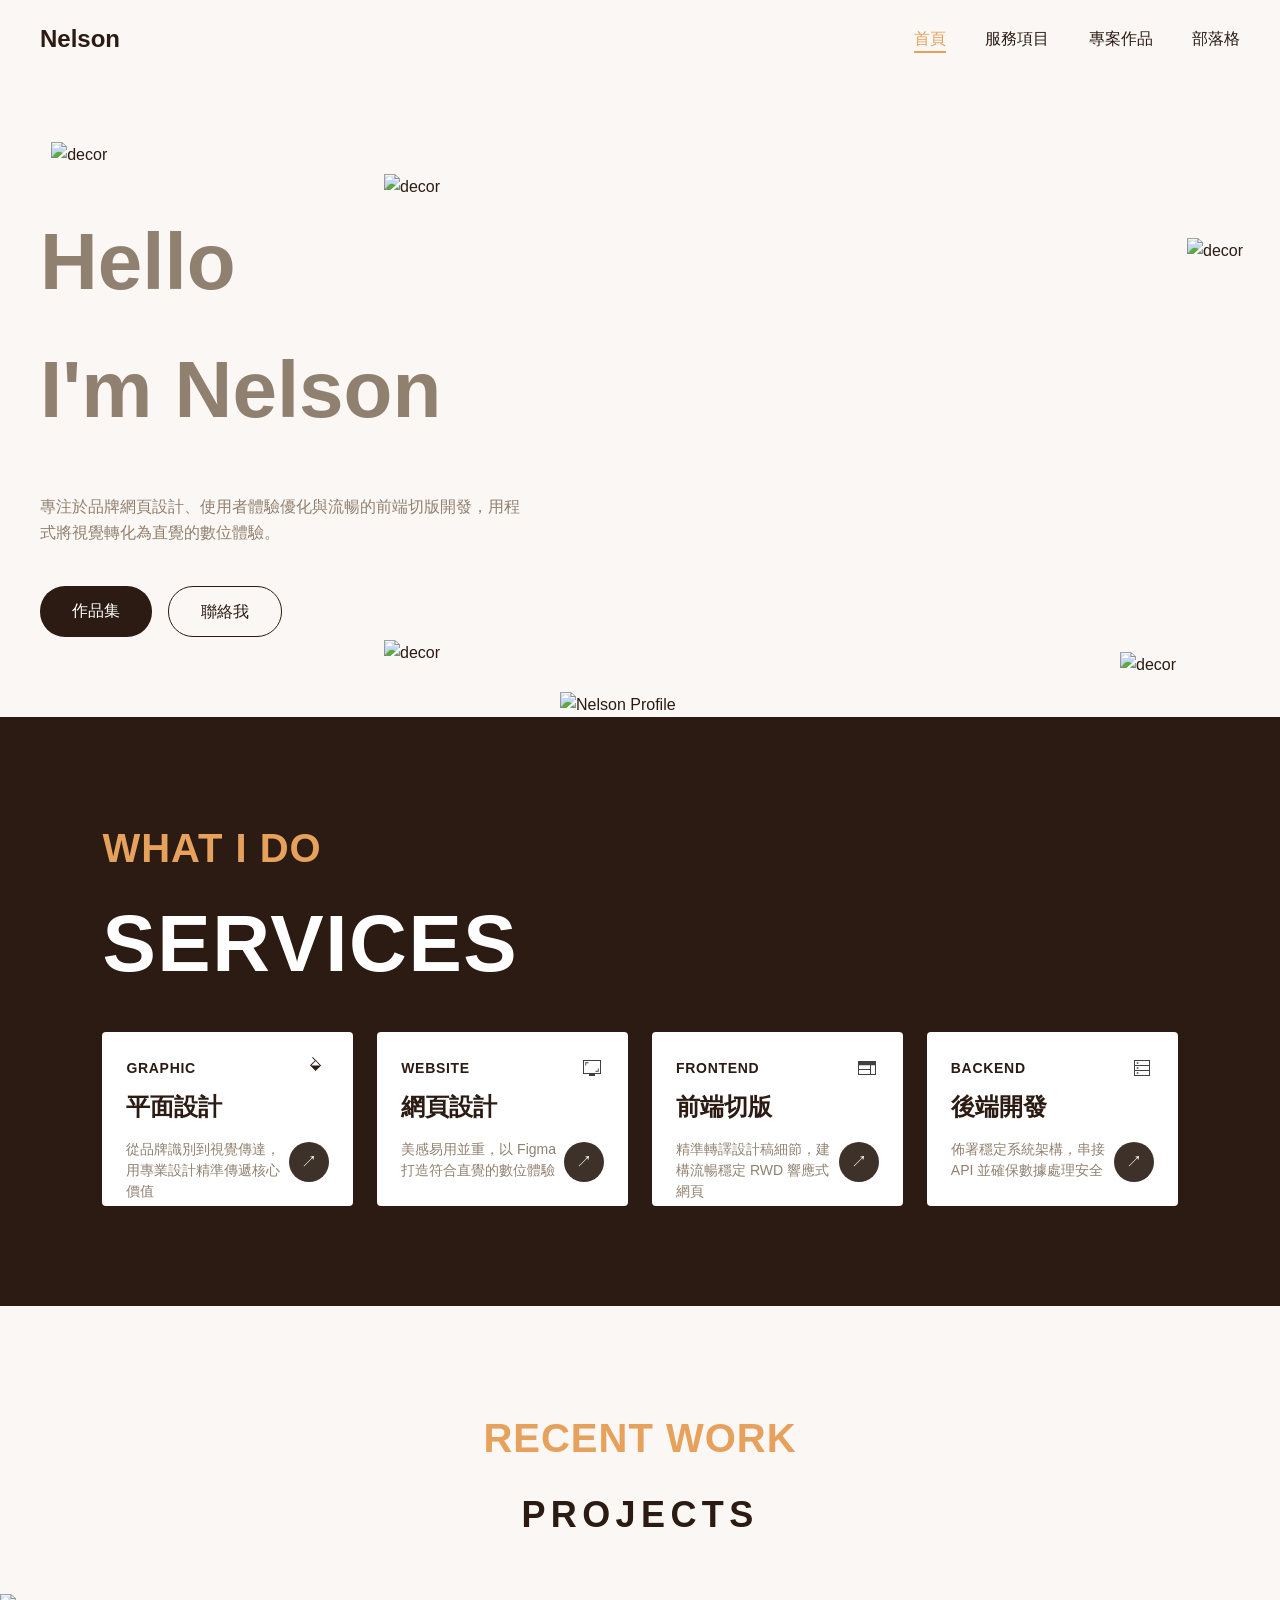
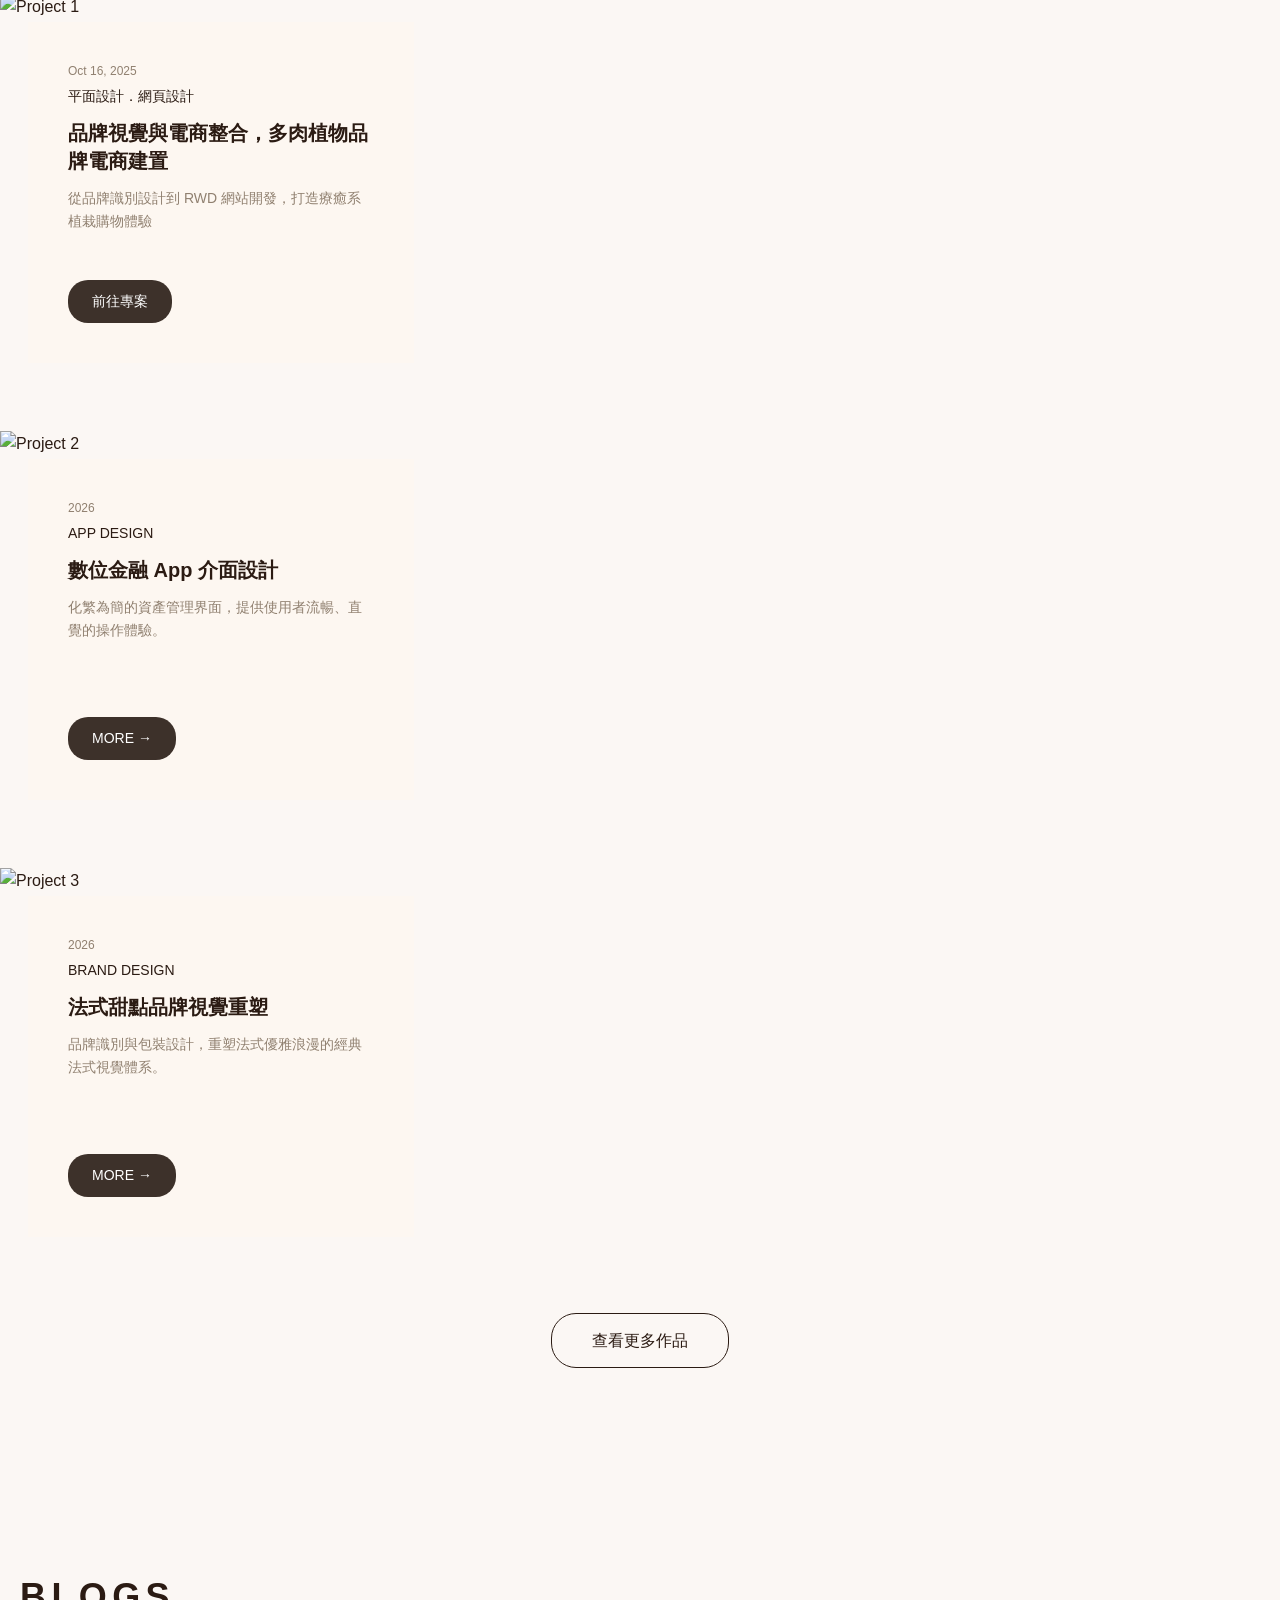
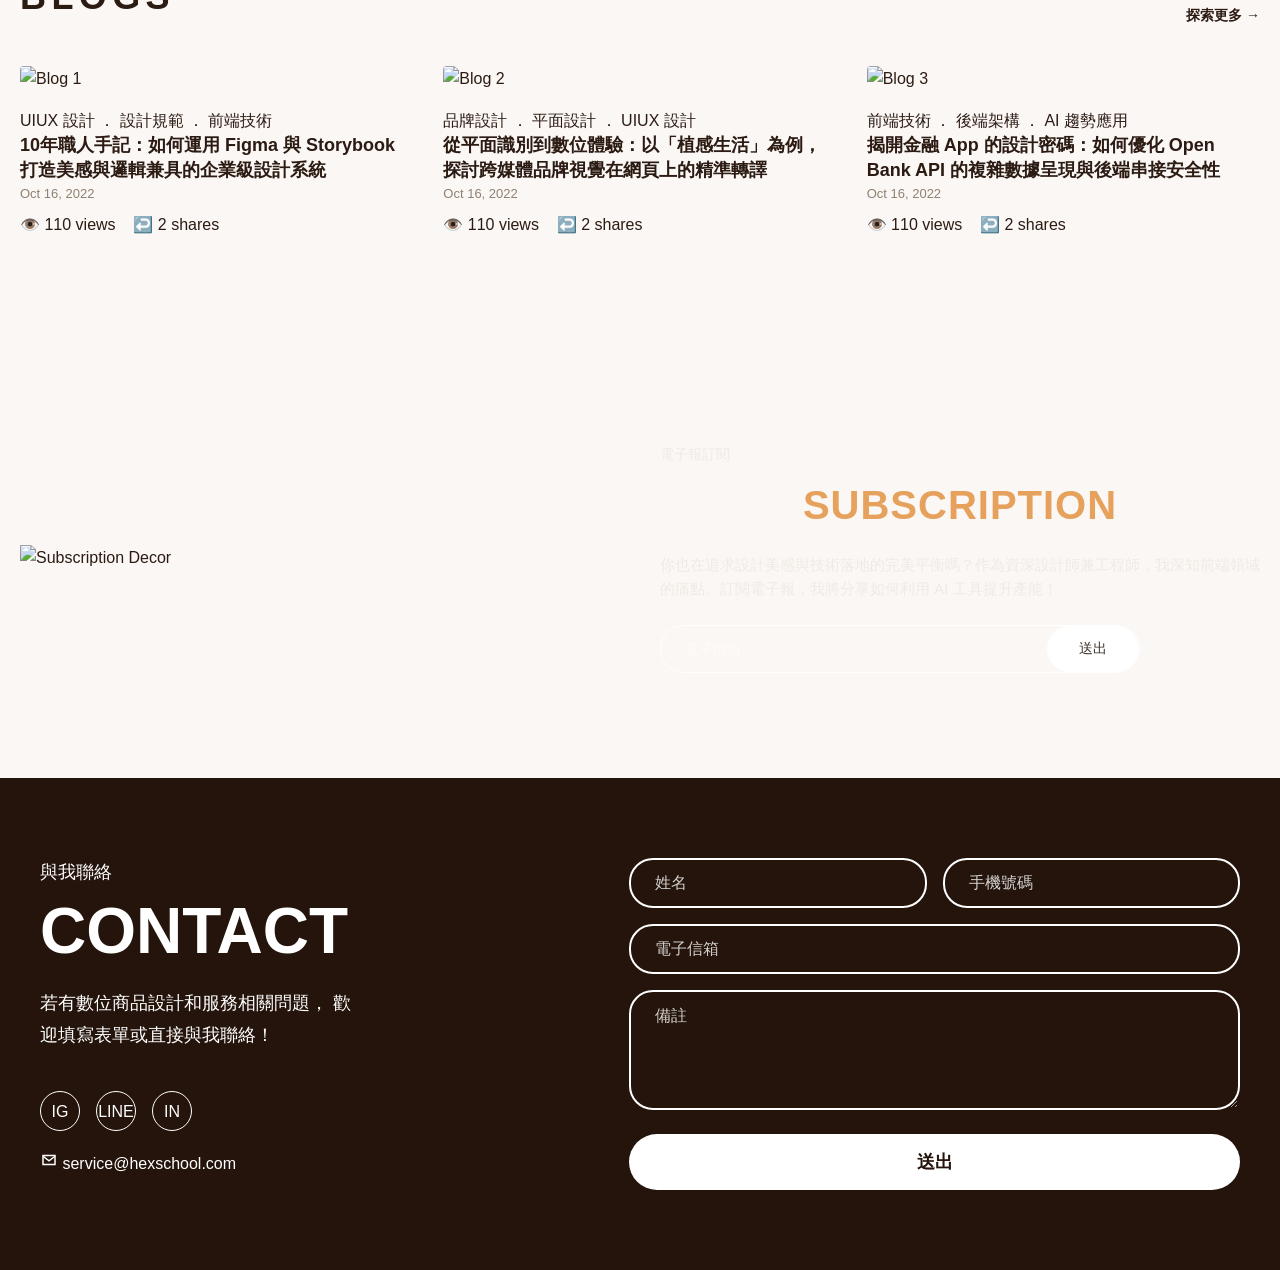
==== commit 05abbf5d: "0606_1" ====
--- a/index.html
+++ b/index.html
@@ -27,7 +27,7 @@
                 <p>專注於品牌網頁設計、使用者體驗優化與流暢的前端切版開發，用程式將視覺轉化為直覺的數位體驗。</p>
                 <div class="hero-btns">
                     <a href="projects.html" class="btn-primary">作品集</a>
-                    <a href="#contact" class="btn-secondary">聯絡我</a>
+                    <a href="#contact" class="btn-secondary" onclick="document.getElementById('contact').scrollIntoView({behavior:'smooth'}); return false;">聯絡我</a>
                 </div>
             </div>
             <div class="hero-image-wrap">
@@ -57,7 +57,6 @@
 
             <div class="services-grid">
 
-                <!-- 1 -->
                 <div class="service-card">
                     <div class="service-header">
                         <span class="service-tag">GRAPHIC</span>
@@ -70,7 +69,7 @@
                     </div>
                     <h3>平面設計</h3>
                     <p>從品牌識別到視覺傳達，用專業設計精準傳遞核心價值</p>
-                    <div class="card-arrow-btn">↗</div>
+                    <a href="service.html" class="card-arrow-btn" title="了解平面設計服務">↗</a>
                 </div>
 
                 <!-- 2 -->
@@ -85,7 +84,7 @@
                     </div>
                     <h3>網頁設計</h3>
                     <p>美感易用並重，以 Figma 打造符合直覺的數位體驗</p>
-                    <div class="card-arrow-btn">↗</div>
+                    <a href="service.html" class="card-arrow-btn" title="了解網頁設計服務">↗</a>
                 </div>
 
                 <!-- 3 -->
@@ -101,7 +100,7 @@
                     </div>
                     <h3>前端切版</h3>
                     <p>精準轉譯設計稿細節，建構流暢穩定 RWD 響應式網頁</p>
-                    <div class="card-arrow-btn">↗</div>
+                    <a href="service.html" class="card-arrow-btn" title="了解前端切版服務">↗</a>
                 </div>
 
                 <!-- 4 -->
@@ -118,7 +117,7 @@
 
                     <h3>後端開發</h3>
                     <p>佈署穩定系統架構，串接 API 並確保數據處理安全</p>
-                    <div class="card-arrow-btn">↗</div>
+                    <a href="service.html" class="card-arrow-btn" title="了解後端開發服務">↗</a>
                 </div>
 
             </div>
@@ -138,7 +137,7 @@
 
                         <p>從品牌識別設計到 RWD 網站開發，打造療癒系植栽購物體驗</p>
 
-                        <a href="#" class="btn-project-action">前往專案</a>
+                        <a href="projects.html" class="btn-project-action">前往專案</a>
                     </div>
 
                     <div class="project-img">
@@ -250,10 +249,11 @@
                     <h2 class="sub-title">SUBSCRIPTION</h2>
                     <p class="sub-desc">你也在追求設計美感與技術落地的完美平衡嗎？作為資深設計師兼工程師，我深知前端領域的痛點。訂閱電子報，我將分享如何利用 AI 工具提升產能！</p>
 
-                    <form class="sub-form">
+                    <form class="sub-form" id="sub-form" onsubmit="handleSubFormSubmit(event)">
                         <input type="email" placeholder="電子信箱" required class="sub-input">
                         <button type="submit" class="sub-btn">送出</button>
                     </form>
+                    <p id="sub-success-msg" style="display:none; color: var(--color-secondary-300); margin-top: 12px; font-weight: 600;">感謝訂閱！我們會盡快與您聯絡 🎉</p>
                 </div>
 
             </div>
@@ -261,10 +261,10 @@
     </main>
 
     <footer class="main-footer">
-        <section class="contact-section">
+        <section class="contact-section" id="contact">
             <div class="contact-container">
 
-                <!-- 左側資訊 -->
+                
                 <div class="contact-info">
                     <p class="contact-subtitle">與我聯絡</p>
 
@@ -278,9 +278,9 @@
                     </p>
 
                     <div class="contact-social">
-                        <a href="#">IG</a>
-                        <a href="#">LINE</a>
-                        <a href="#">IN</a>
+                        <a href="#" target="_blank" title="Instagram">IG</a>
+                        <a href="#" target="_blank" title="LINE">LINE</a>
+                        <a href="#" target="_blank" title="LinkedIn">IN</a>
                     </div>
 
                     <p class="contact-email">
@@ -288,13 +288,13 @@
                             <path d="M4 6H20V18H4V6Z" stroke="white" stroke-width="2" />
                             <path d="M4 7L12 13L20 7" stroke="white" stroke-width="2" />
                         </svg>
-                        service@hexschool.com
+                        <a href="mailto:service@hexschool.com" style="color:inherit;">service@hexschool.com</a>
                     </p>
                 </div>
 
-                <!-- 右側表單 -->
+                
                 <div class="footer-form-wrap">
-                    <form class="contact-form">
+                    <form class="contact-form" id="contact-form" onsubmit="handleContactFormSubmit(event)">
 
                         <div class="form-row-group">
                             <div class="form-group">
@@ -321,11 +321,31 @@
                         </div>
 
                     </form>
+                    <p id="contact-success-msg" style="display:none; color: var(--color-secondary-300); margin-top: 16px; font-weight: 600;">訊息已送出，感謝您的聯繫！我們將盡快回覆您 ✉️</p>
                 </div>
 
             </div>
         </section>
     </footer>
+
+    <script>
+        function handleSubFormSubmit(e) {
+            e.preventDefault(); 
+            var form = document.getElementById('sub-form');
+            var msg = document.getElementById('sub-success-msg');
+            form.style.display = 'none';       
+            msg.style.display = 'block';        
+        }
+
+        function handleContactFormSubmit(e) {
+            e.preventDefault(); 
+            var form = document.getElementById('contact-form');
+            var msg = document.getElementById('contact-success-msg');
+            form.reset();                      
+            msg.style.display = 'block';        
+        }
+    </script>
+
 </body>
 
-</html>+</html>
--- a/style.css
+++ b/style.css
@@ -64,11 +64,7 @@
      margin-bottom: 8px;
      font-weight: bold;
  }
-
- /* ==========================================================================
-   2. HEADER 導覽列 
-   ========================================================================== */
- .main-header {
+.main-header {
      display: flex;
      justify-content: space-between;
      align-items: center;
@@ -98,24 +94,18 @@
      border-bottom: 2px solid var(--color-secondary-300);
      padding-bottom: 4px;
  }
-
- /* ==========================================================================
-   3. HERO SECTION 主視覺區 
-   ========================================================================== */
- .hero-section {
+.hero-section {
      display: flex;
      align-items: flex-end;
      justify-content: space-between;
      max-width: 1440px;
      margin: 0 auto;
      padding: 120px 40px 0px 40px;
-     /* 固定像素防貼邊，釋放寬度給內容 */
      background-color: var(--color-primary-50);
      position: relative;
      overflow: hidden;
  }
 
- /* 5個裝飾浮動圖 */
  .shape-decor {
      position: absolute;
      z-index: 1;
@@ -138,7 +128,7 @@
      width: 210px;
      height: auto;
      animation-delay: 0.5s;
-     z-index: 5; /* 數字越小越在底層 */
+     z-index: 5; 
 }
 
 .shape-blob-center {
@@ -147,24 +137,19 @@
      width: 120px;
      height: auto;
      animation-delay: 1s;
-     
-     /* 💡 重點：加入 z-index，數字越大越在上面 */
      z-index: 10; 
 }
 
-/* ⚠️ 注意：你的深色圖片（或區塊）也必須設定 position，層級控制才會生效 */
 .your-image-class {
-     position: relative; /* 或是 absolute */
-     z-index: 1;         /* 數字比色塊小，就會被色塊蓋住 */
+     position: relative; 
+     z-index: 1;         
 }
  .shape-flower-rc {
      top: 25%;
      right: 3px;
-     /* 💡 改用固定像素定位，確保在 4:6 比例下它一定會留在畫面內 */
      width: 90px;
      height: auto;
      z-index: 3;
-     /* 💡 強迫圖層開到第 3 層，絕對不會被右邊的人像大圖擋住 */
      animation-delay: 1.5s;
  }
 
@@ -178,7 +163,6 @@
      animation-delay: 0.2s;
  }
 
- /* 修正點 1：完美補齊此處動畫閉合的 } 右大括號 */
  @keyframes superFloating {
      0% {
          transform: translateY(0px) rotate(0deg) scale(1);
@@ -194,10 +178,8 @@
  }
  
  .hero-content {
-     /* 💡 修正點：文字區塊佔 40% 的彈性寬度 */
      flex: 1 1 40%;
      max-width: 520px;
-     /* 控制文字最大寬度，避免排版過於散開 */
      z-index: 2;
      margin-bottom: 80px;
  }
@@ -250,14 +232,12 @@
  }
 
  .hero-image-wrap {
-     /* 💡 修正點：圖片容器佔 60% 的彈性寬度，並拉大 max-width 讓大圖能完全撐滿 */
      flex: 1 1 60%;
      display: flex;
      justify-content: flex-end;
      align-items: flex-end;
      position: relative;
      max-width: 680px;
-     /* 放寬最大限制，讓人像可以大面積呈現 */
  }
 
  .hero-avatar {
@@ -270,16 +250,12 @@
      margin-bottom: 0;
  }
 
- /* ==========================================================================
-   ✨ 4. SERVICES 服務項目 
-   ========================================================================== */
- .services-section {
+.services-section {
      background-color: var(--color-primary-700);
      color: var(--color-neutral-0);
      max-width: 1440px;
      padding: 100px 8%;
      margin-top: -1px;
-     /* 消除瀏覽器可能產生的微小隙縫 */
  }
 
  .services-section .section-title {
@@ -295,9 +271,7 @@
 
  .services-section .sub-title {
      text-align: left;
-     /* 讓文字向左對齊 */
      display: block;
-     /* 確保它是區塊元素，才能精準執行對齊 */
  }
 
  .services-grid {
@@ -353,14 +327,8 @@
      color: var(--color-neutral-500);
      line-height: 1.5;
      margin: 0;
-
-     /* 💡 核心修正點：利用 padding 幫右下角的按鈕留出安全空位 */
      padding-right: 44px;
-     /* 留出右邊空間，文字就不會貼到最右邊（按鈕寬 40px） */
      padding-bottom: 10px;
-     /* 留出底部空間，防止文字往下塞死 */
-
-     /* 如果你原本有寫固定 max-width，建議拿掉或改為 100%，讓 padding 發揮作用 */
      max-width: 100%;
  }
 
@@ -378,17 +346,11 @@
      justify-content: center;
      font-size: 16px;
  }
-
- /* ==========================================================================
-   ✨ 5. PROJECTS 專案作品
-   ========================================================================== */
- /* 1. Project Hero Banner 區塊 */
- .project-hero-section {
+.project-hero-section {
      width: 100%;
      max-width: 1440px;
      margin: 0 auto;
      padding: 0;
-     /* 移除預設 section 的上下 padding，由內部撐開 */
  }
 
  .projects-section {
@@ -397,7 +359,6 @@
 
  .project-hero-bg {
      width: 100%;
-     /* 使用線性漸層遮罩(rgba)確保文字好閱讀，並完美帶入指定的背景圖 */
      background-image: linear-gradient(rgba(26, 17, 14, 0.4), rgba(26, 17, 14, 0.4)),
          url('https://github.com/hexschool/2022-web-layout-training/blob/main/2026-web-camp/project_banner.png?raw=true');
      background-size: cover;
@@ -406,7 +367,6 @@
      padding-top: 140px;
      /* 撐開上方空間 */
      padding-bottom: 140px;
-     /* 撐開下方空間 */
      display: flex;
      align-items: center;
      justify-content: center;
@@ -435,7 +395,6 @@
      letter-spacing: 4px;
  }
 
- /* 2. Filter 篩選按鈕區塊 */
  .filter-section {
      width: 100%;
      padding-top: 60px;
@@ -445,60 +404,40 @@
 
  .filter-container {
      display: flex;
-     /* 💡 啟動 Flexbox 排版 */
      display: -webkit-flex;
-     /* 確保舊版瀏覽器相容 */
      flex-direction: row;
-     /* 💡 強迫內部元素一定要橫向「排成一排」 */
      justify-content: space-between;
-     /* 💡 整排按鈕水平置中 */
      align-items: center;
-     /* 所有按鈕高度齊平 */
      gap: 24px;
-     /* 💡 按鈕與按鈕之間的固定橫向間距 (依設計稿調整) */
      max-width: 1296px;
      margin: 0 auto;
      padding: 0 20px;
  }
 
  .filter-btn {
-     /* 💡 核心修正：將顯示模式設為 inline-flex，讓它具備區塊能力，高度才不會縮成一團 */
      display: block;
      align-items: center;
-
-
-     /* 💡 徹底去除按鈕外框與背景 */
      background-color: transparent;
      border: none;
-     /* ❌ 拿掉原本的 1px solid 外框 */
      outline: none;
-
-     /* 文字樣式設定 */
      color: var(--color-primary-700);
      padding: 12px 16px;
-     /* 稍微調整內距，讓文字有合理的點擊範圍 */
      font-size: 18px;
      font-weight: 700;
-
-     /* 防止按鈕因為畫面不夠寬而被擠壓變形 */
      flex-shrink: 0;
      white-space: nowrap;
-     /* 強迫文字絕對不折行 */
      cursor: pointer;
      transition: all 0.3s ease;
  }
 
- /* 滑鼠移入時的微互動 */
  .filter-btn:hover {
      color: var(--color-secondary-300);
  }
 
- /* 💡 只有被選中的 .active 按鈕，才需要顯示像設計稿那樣的膠囊滿版深色外觀 */
  .filter-btn.active {
      background-color: var(--color-primary-700);
      color: var(--color-neutral-0);
      padding: 12px 32px;
-     /* 讓選中的按鈕看起來大氣 */
      font-weight: 700;
  }
 
@@ -642,7 +581,6 @@
      color: white;
  }
 
- /* 3. 專案作品頁面 RWD 斷點優化 */
  @media (max-width: 768px) {
      .project-hero-bg {
          padding-top: 100px;
@@ -651,7 +589,6 @@
 
      .project-hero-title h1 {
          font-size: 48px;
-         /* 手機版標題縮小，防溢出 */
      }
 
      .project-hero-title p {
@@ -665,19 +602,14 @@
 
      .filter-container {
          gap: 12px;
-         /* 手機版按鈕稍微貼緊一點 */
      }
 
      .filter-btn {
          padding: 10px 24px;
-         /* 手機版按鈕體積縮小，好點擊 */
          font-size: 14px;
      }
  }
 
- /* ==========================================================================
-   6. BLOGS 部落格
-   ========================================================================== */
  .section-header {
      display: flex;
      justify-content: space-between;
@@ -724,10 +656,7 @@
      color: var(--color-primary-700);
  }
 
- /* ==========================================================================
-   7. SUBSCRIPTION 電子報訂閱
-   ========================================================================== */
- .sub-section {
+  .sub-section {
      width: 100%;
      height: 440px;
      background-image: url('https://github.com/hexschool/2022-web-layout-training/blob/main/2026-web-camp/subscription_bg.png?raw=true');
@@ -831,11 +760,7 @@
      background-color: #3D312A;
      color: #FFFFFF;
  }
-
- /* ==========================================================================
-   8. FOOTER 頁尾與表單
-   ========================================================================== */
- .contact-section {
+.contact-section {
      background: #24140B;
      padding: 80px 40px;
  }
@@ -954,9 +879,6 @@
  }
 
 
- /* ==========================================================================
-   ✨ 9. 服務項目頁面 (service.html) 專專樣式 - 完全保留！
-   ========================================================================== */
  .service-hero-section {
      width: 100%;
      background-image: linear-gradient(rgba(26, 17, 14, 0.4), rgba(26, 17, 14, 0.4)), url('https://github.com/hexschool/2022-web-layout-training/blob/main/2026-web-camp/service_banner.png?raw=true');
@@ -1077,7 +999,6 @@
      color: #ffffff;
  }
 
- /* 服務流程與後續區塊 */
  .steps-section {
      background-color: #1A110E;
      color: #ffffff;
@@ -1276,9 +1197,6 @@
      margin: 0;
  }
 
- /* ==========================================================================
-   10. RWD - 響應式斷點優化
-   ========================================================================== */
  @media (max-width: 1024px) {
      .main-header {
          height: auto;
@@ -1492,15 +1410,12 @@
      }
   
     .cases-section {
-        flex-direction: column; /* 轉為垂直排列 */
+        flex-direction: column; 
         padding: 40px 16px;
         gap: 24px;
     }
 }
 
-  /* ==========================================================================
-   RWD 響應式斷點設定 (手機版)
-   ========================================================================== */
 @media (max-width: 768px) {
     .cases-left-title {
         width: 100%;
@@ -1516,13 +1431,12 @@
 
     .cases-left-title .section-title {
         font-size: 24px;
-        writing-mode: horizontal-tb; /* 中文恢復橫書 */
+        writing-mode: horizontal-tb; 
         text-align: center;
         display: block;
         letter-spacing: 0;
     }
 
-    /* 網格改為單欄 */
     .cases-grid {
         grid-template-columns: 1fr;
         gap: 32px;
@@ -1530,18 +1444,17 @@
 
     .case-card {
         padding: 0;
-        border: none; /* 依據手機版設計，去除外框，改用純文字與圖片自然延伸 */
-    }
-
-    /* 手機版圖片改為橫向寬幅 (3:2 或隨容器彈性) */
+        border: none; 
+    }
+
     .case-img {
         aspect-ratio: 3 / 2;
-        border-radius: 0; /* 若手機版要填滿切邊可調為 0 */
+        border-radius: 0; 
         margin-bottom: 12px;
     }
 
     .case-meta {
-        order: -1; /* 如果你想讓日期移到最上方，可用 order 調整 */
+        order: -1; 
         margin-bottom: 8px;
     }
 
@@ -1564,7 +1477,6 @@
     .case-circle-btn {
         width: 40px;
         height: 40px;
-        /* 手機版圖示有時會旋轉成右上 ↗ 這裡提供 transform 範例 */
         transform: rotate(-45deg); 
     }
     
@@ -1572,11 +1484,7 @@
         transform: rotate(-45deg) scale(1.05);
     }
 }
- /* ==========================================================================
-   11. BLOG 側邊欄 + 列表複合式架構樣式
-   ========================================================================== */
-
-/* --- Banner 大規格容器 --- */
+
 .blog-hero-section {
     width: 100%;
     max-width: 1440px;
@@ -1587,7 +1495,7 @@
 .blog-hero-bg {
     width: 100%;
     height: 360px;
-    background-color: #2B1B13; /* 品牌主要暗色底 */
+    background-color: #2B1B13; 
     background-image: linear-gradient(rgba(26, 17, 14, 0.4), rgba(26, 17, 14, 0.4)),
         url(https://raw.githubusercontent.com/hexschool/2022-web-layout-training/main/2026-web-camp/blog_banner.png);
     background-size: cover;
@@ -1621,7 +1529,6 @@
     letter-spacing: 4px;
 }
 
-/* --- 下方文章主區塊底色與配置 --- */
 .blog-list-section {
     width: 100%;
     background-color: #ffffff; 
@@ -1629,16 +1536,14 @@
     padding-bottom: 100px;
 }
 
-/* 雙欄 Flex 核心佈局 */
 .blog-container.main-layout {
     max-width: 1200px;
     margin: 0 auto;
     padding: 0 16px;
     display: flex;
-    gap: 48px; /* 擴大側邊欄與內容區的黃金間距 */
-}
-
-/* --- 左側固定寬度分類側邊欄 --- */
+    gap: 48px; 
+}
+
 .sidebar {
     width: 220px;
     flex-shrink: 0;
@@ -1653,18 +1558,16 @@
     padding: 12px 16px;
     font-weight: 700;
     color: #404040;
-    border-radius: 8px; /* 加上精緻小圓角 */
+    border-radius: 8px; 
     transition: all 0.25s ease;
 }
 
-/* 啟動狀態與 Hover 微互動切換 */
 .menu-list li.active a,
 .menu-list a:hover {
-    background-color: #24140b; /* 承接你的精準主底色 */
+    background-color: #24140b; 
     color: #ffffff;
 }
 
-/* --- 右側文章清單包覆區 --- */
 .content-area {
     flex: 1;
 }
@@ -1675,26 +1578,24 @@
     gap: 32px;
 }
 
-/* --- 精緻圖文橫向卡片組 --- */
+
 .card {
     display: flex;
     background-color: #ffffff;
-    gap: 32px; /* 圖與文的中間間距 */
+    gap: 32px; 
     border-bottom: 1px dashed #e5e5e5;
     padding-bottom: 32px;
 }
 
-/* 移除最後一張卡片的虛線底，確保乾淨 */
 .card:last-child {
     border-bottom: none;
     padding-bottom: 0;
 }
 
-/* 左側橫向圖片盒子 */
 .card-image-box {
-    width: 40%; /* 調整至完美的黃金視覺比例 */
+    width: 40%; 
     height: 200px;
-    border-radius: 16px; /* 為圖片盒子加上內斂高質感圓角 */
+    border-radius: 16px; 
     overflow: hidden;
     flex-shrink: 0;
 }
@@ -1707,12 +1608,10 @@
     transition: transform 0.4s ease;
 }
 
-/* 懸停卡片時圖片的微放大特效 */
 .card:hover .card-image-box img {
     transform: scale(1.04);
 }
 
-/* 右側文字說明區 */
 .card-info {
     width: 60%;
     padding: 8px 0;
@@ -1723,14 +1622,14 @@
 
 .card-tags {
     font-size: 14px;
-    color: #8E837D; /* 改用你 root 變數定義的優雅次要字色 */
+    color: #8E837D; 
     margin: 0;
 }
 
 .card-title {
     font-size: 22px;
     font-weight: 700;
-    color: #2B1B13; /* 與首頁文字主色調調和 */
+    color: #2B1B13; 
     margin: 8px 0;
     line-height: 1.4;
     display: -webkit-box;
@@ -1741,12 +1640,10 @@
     transition: color 0.2s ease;
 }
 
-/* 幕停卡片時標題亮起變色 */
 .card:hover .card-title {
-    color: #E6A15C; /* 移入時亮起你的 secondary 輔助暖橘色 */
-}
-
-/* 卡片底部狀態列 */
+    color: #E6A15C; 
+}
+
 .card-footer {
     display: flex;
     align-items: center;
@@ -1769,30 +1666,24 @@
 .stat-item .material-symbols-outlined {
     font-size: 18px;
 }
-
-/* ==========================================================================
-   📱 響應式手機版（此區塊獨立且完美閉合，絕不干擾桌機）
-   ========================================================================== */
 @media (max-width: 992px) {
     .blog-list-section {
         padding-top: 40px;
         padding-bottom: 60px;
     }
 
-    /* 手機版雙欄轉單欄上下堆疊 */
     .blog-container.main-layout {
         flex-direction: column;
         gap: 32px;
     }
 
-    /* 側邊欄改為寬度滿版，橫向滑動或垂直排列 */
     .sidebar {
         width: 100%;
     }
 
     .menu-list {
         display: flex;
-        flex-wrap: wrap; /* 如果分類很多自動折行，也可以改用 overflow-x: auto 做橫滾動 */
+        flex-wrap: wrap; 
         gap: 8px;
     }
 
@@ -1805,7 +1696,6 @@
         font-size: 14px;
     }
 
-    /* 卡片在手機版轉為單欄 (圖上文下) */
     .card {
         flex-direction: column;
         gap: 16px;
